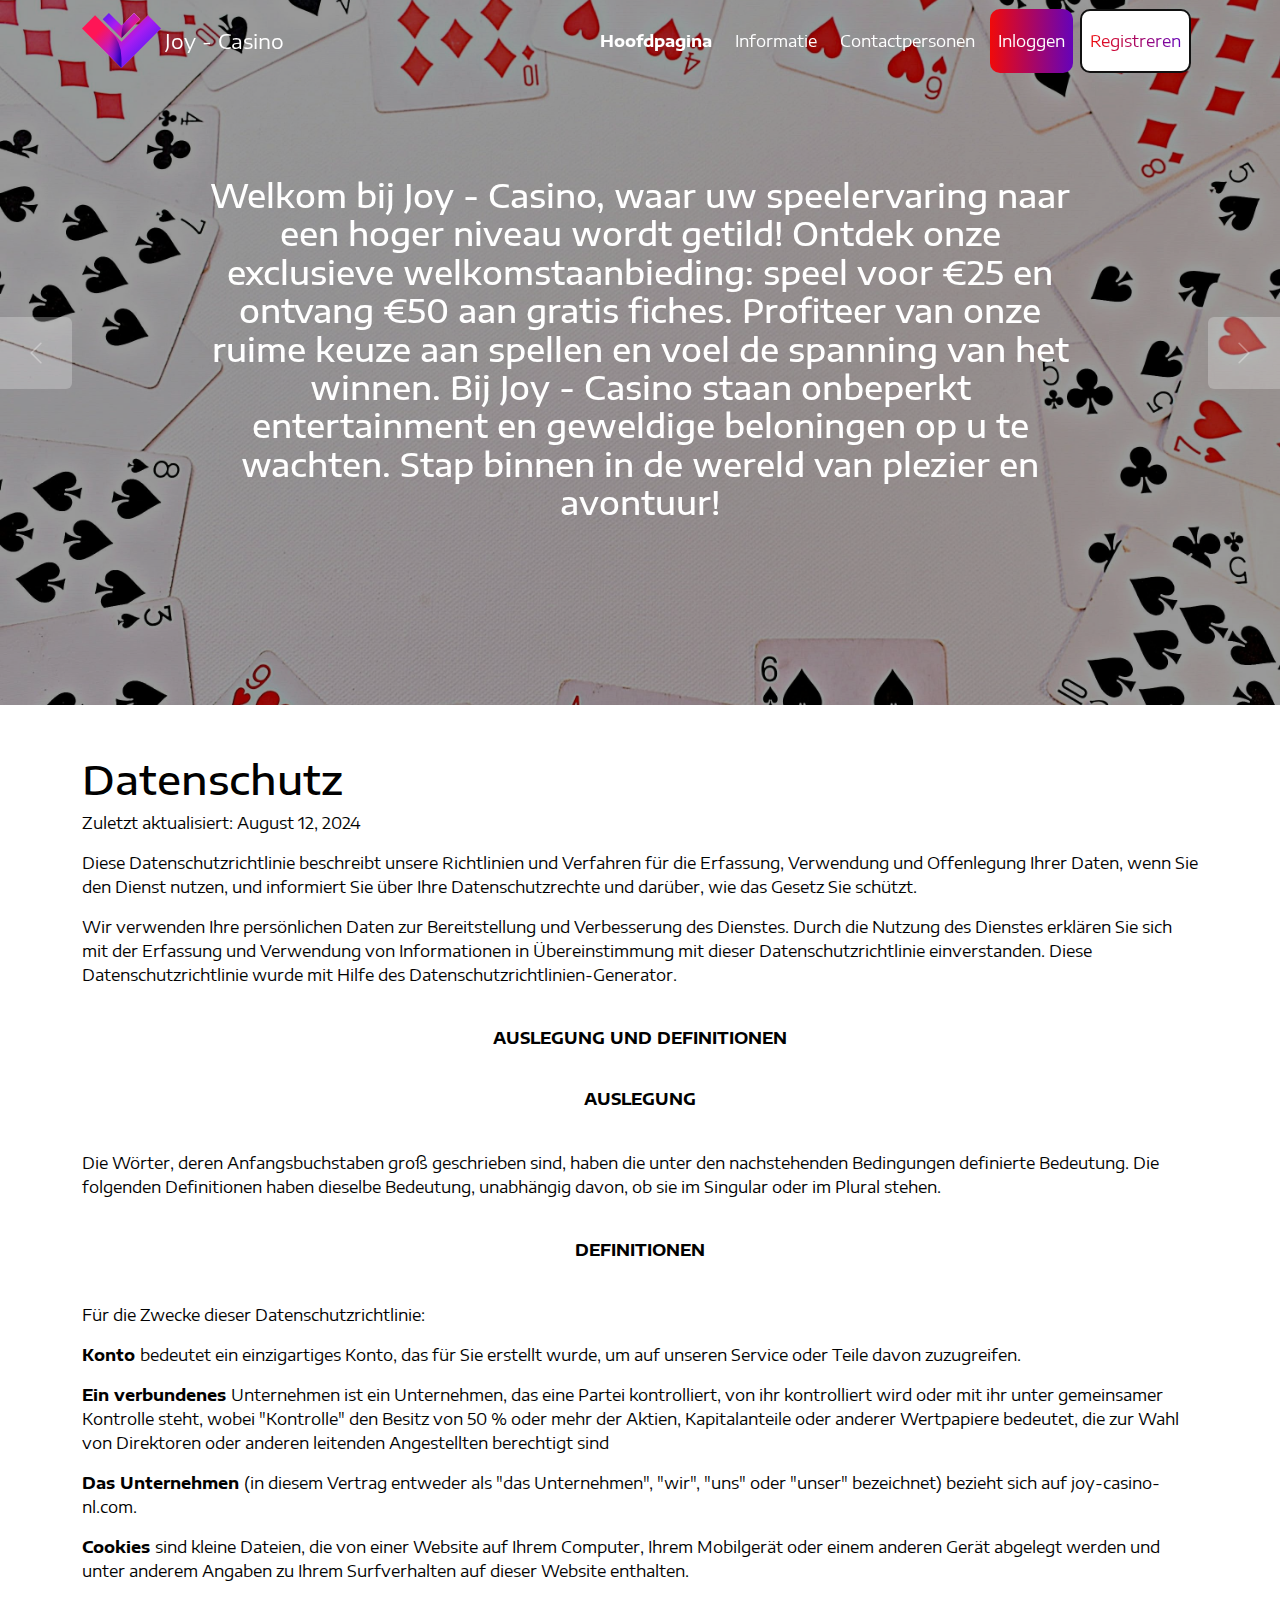
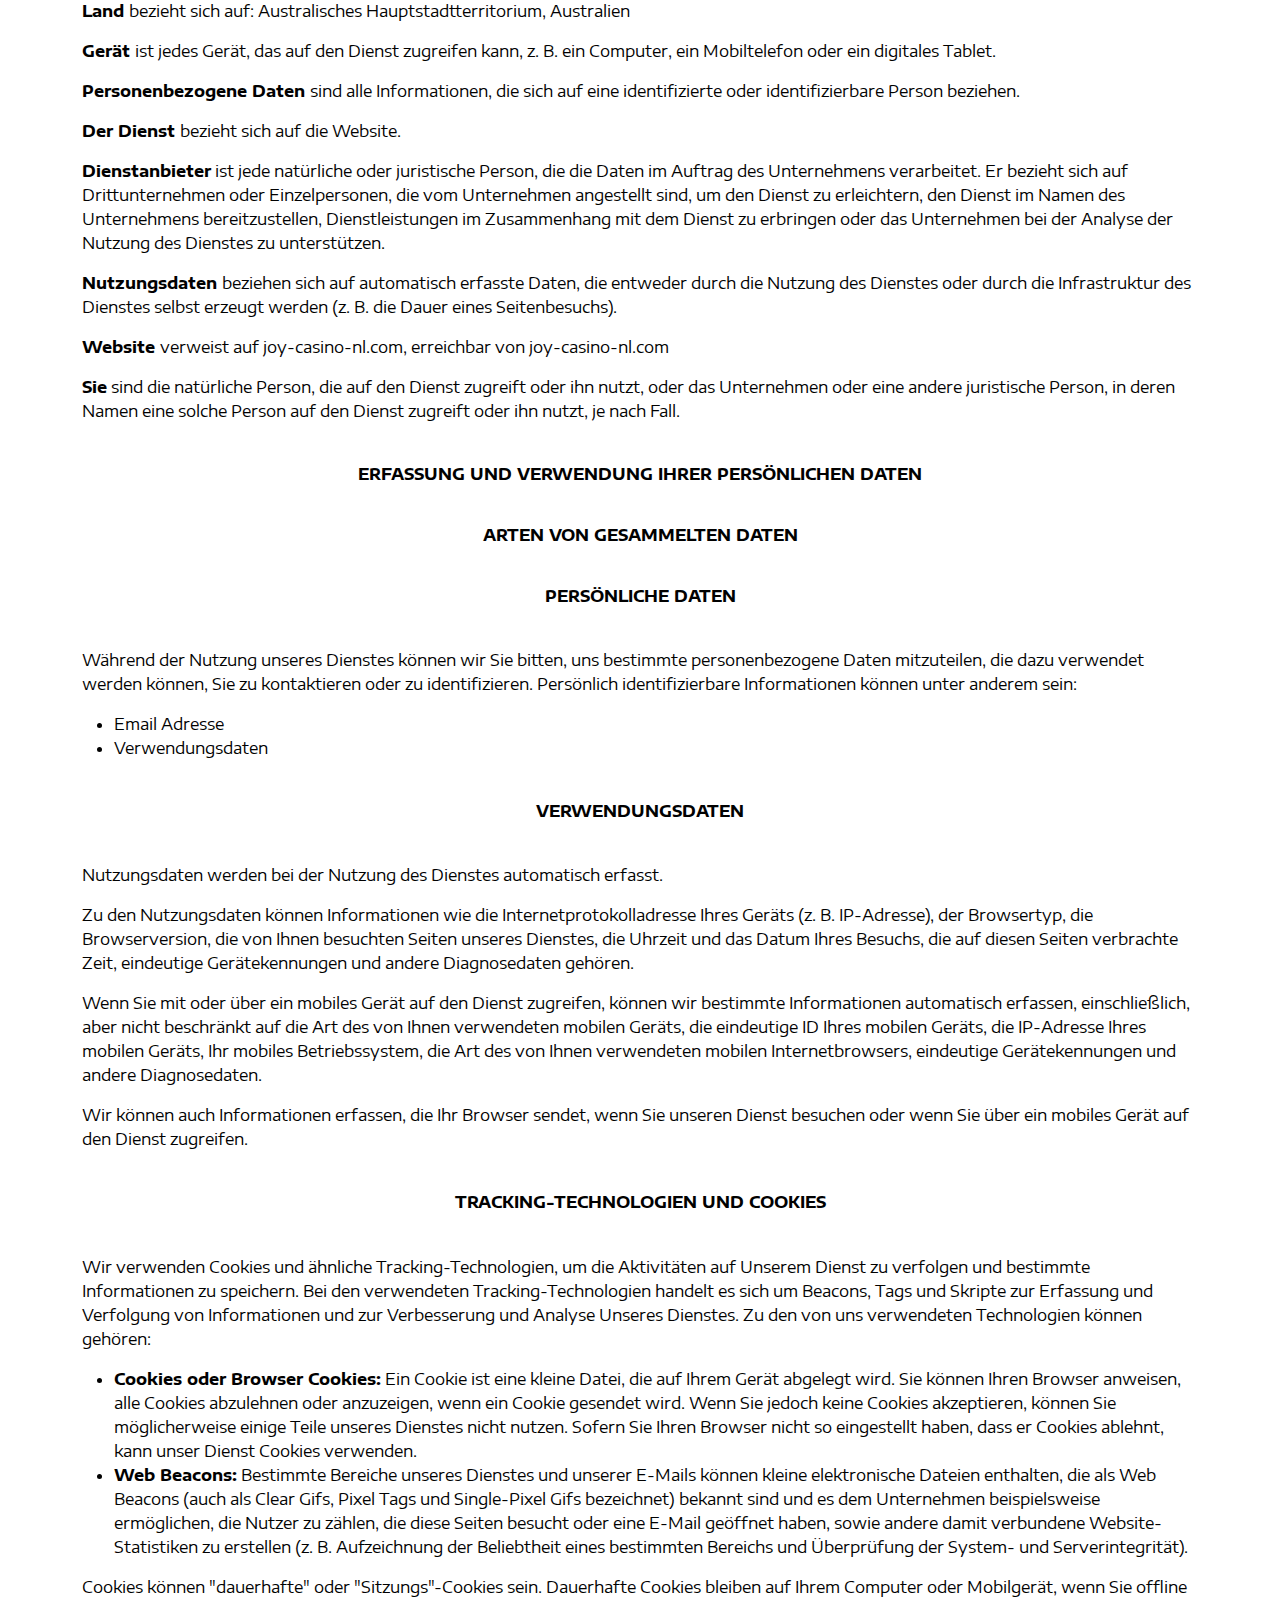
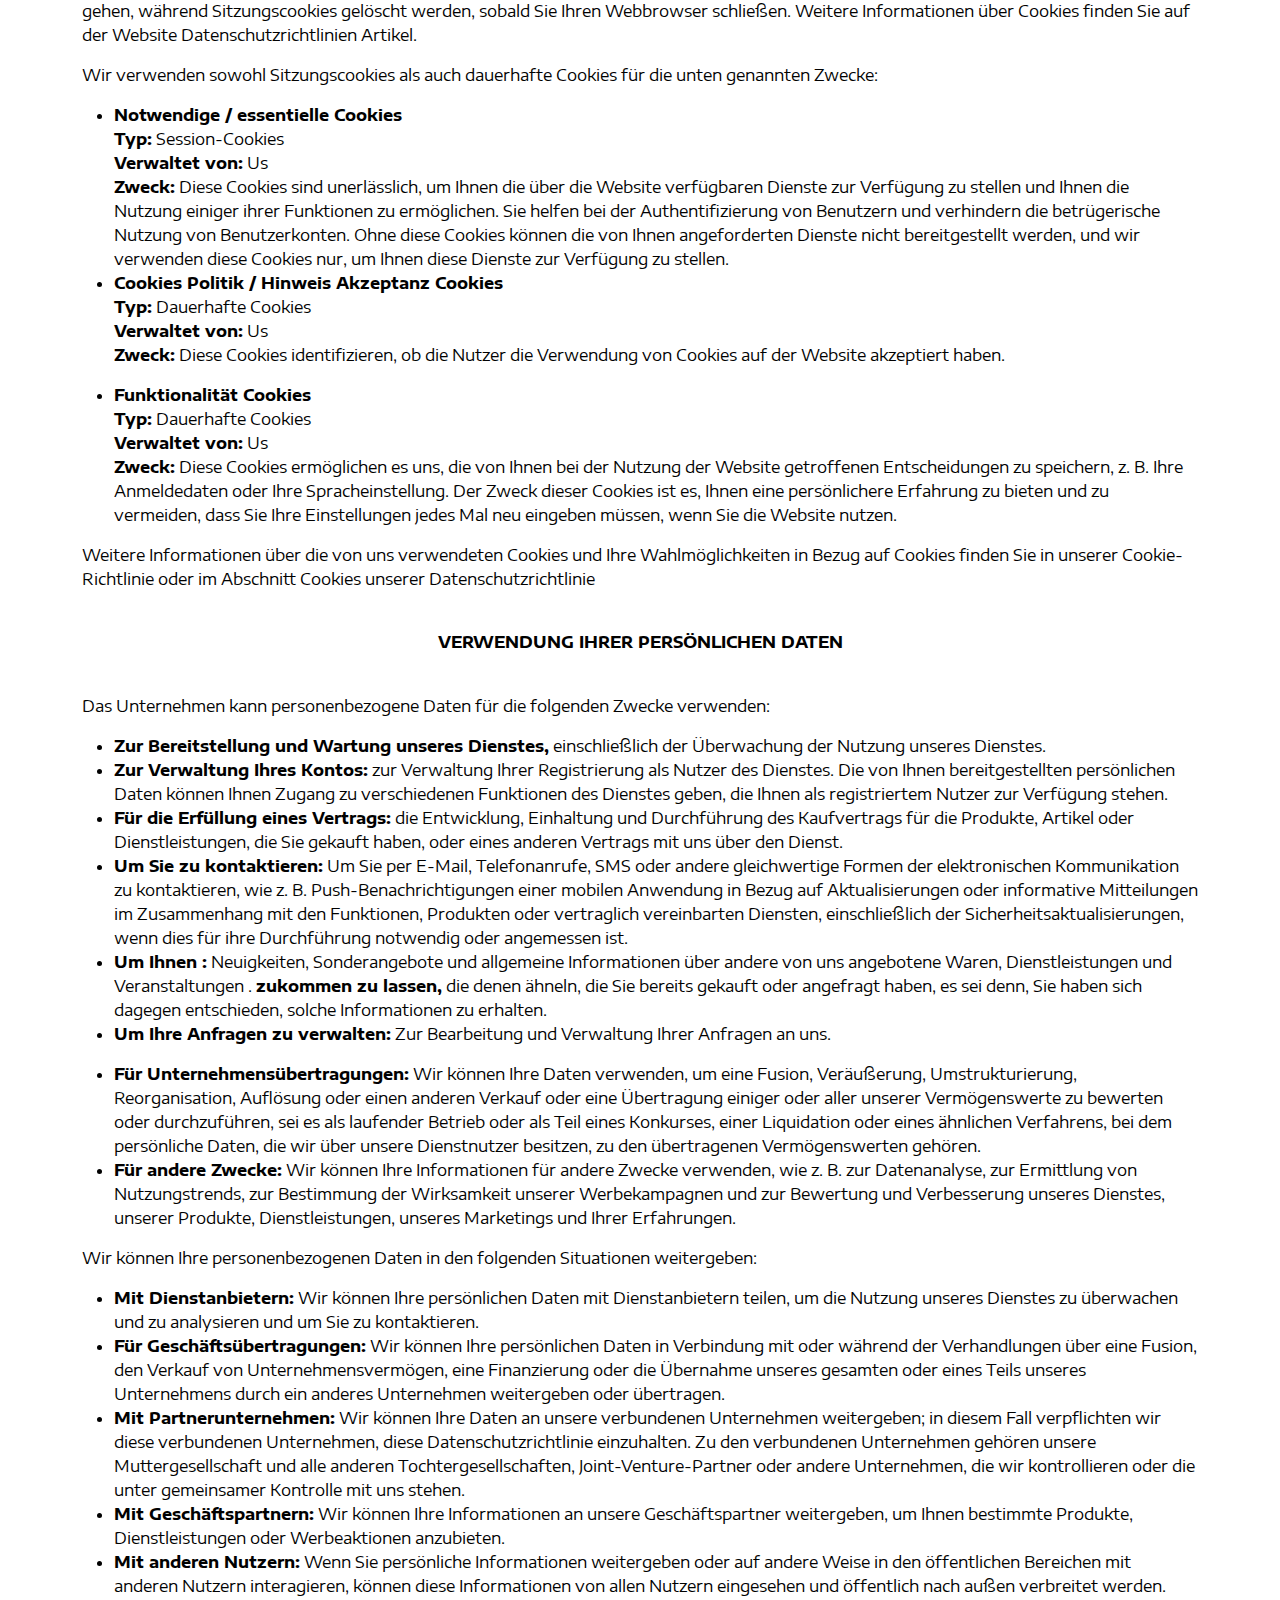
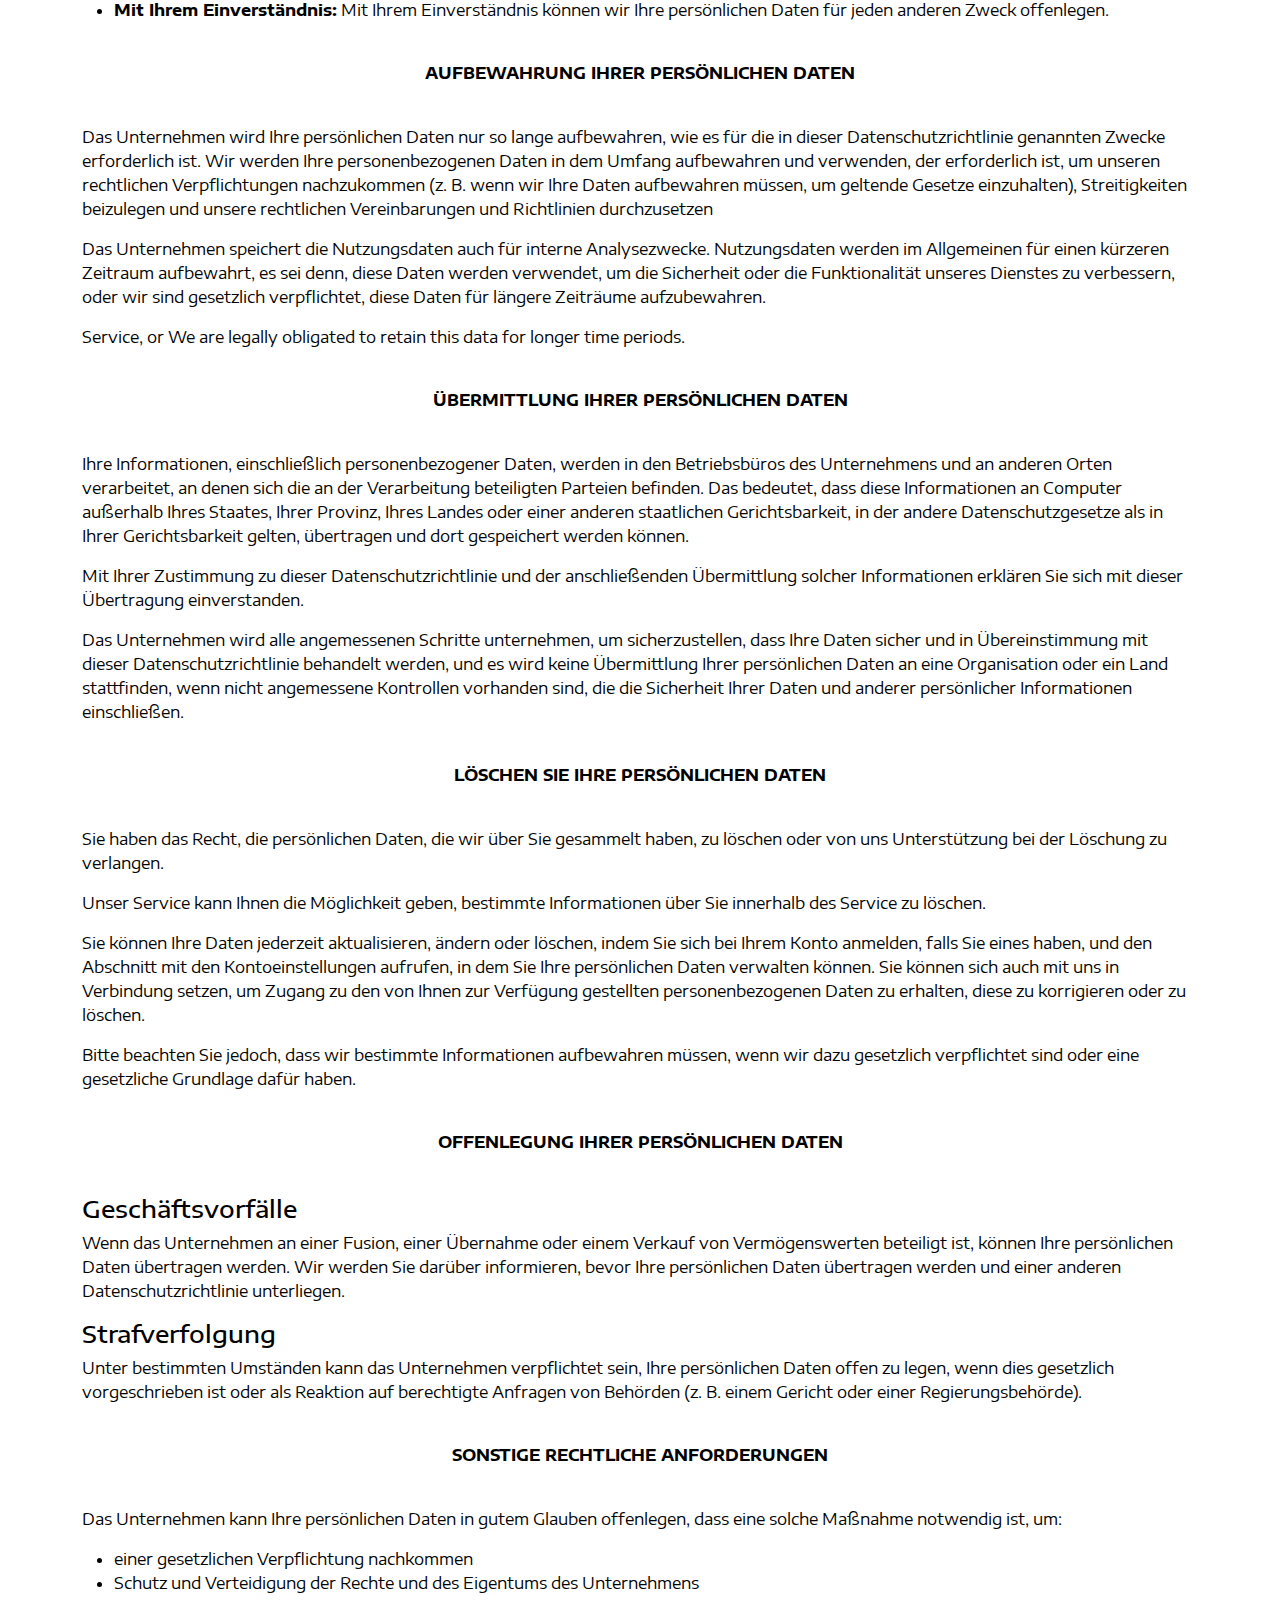
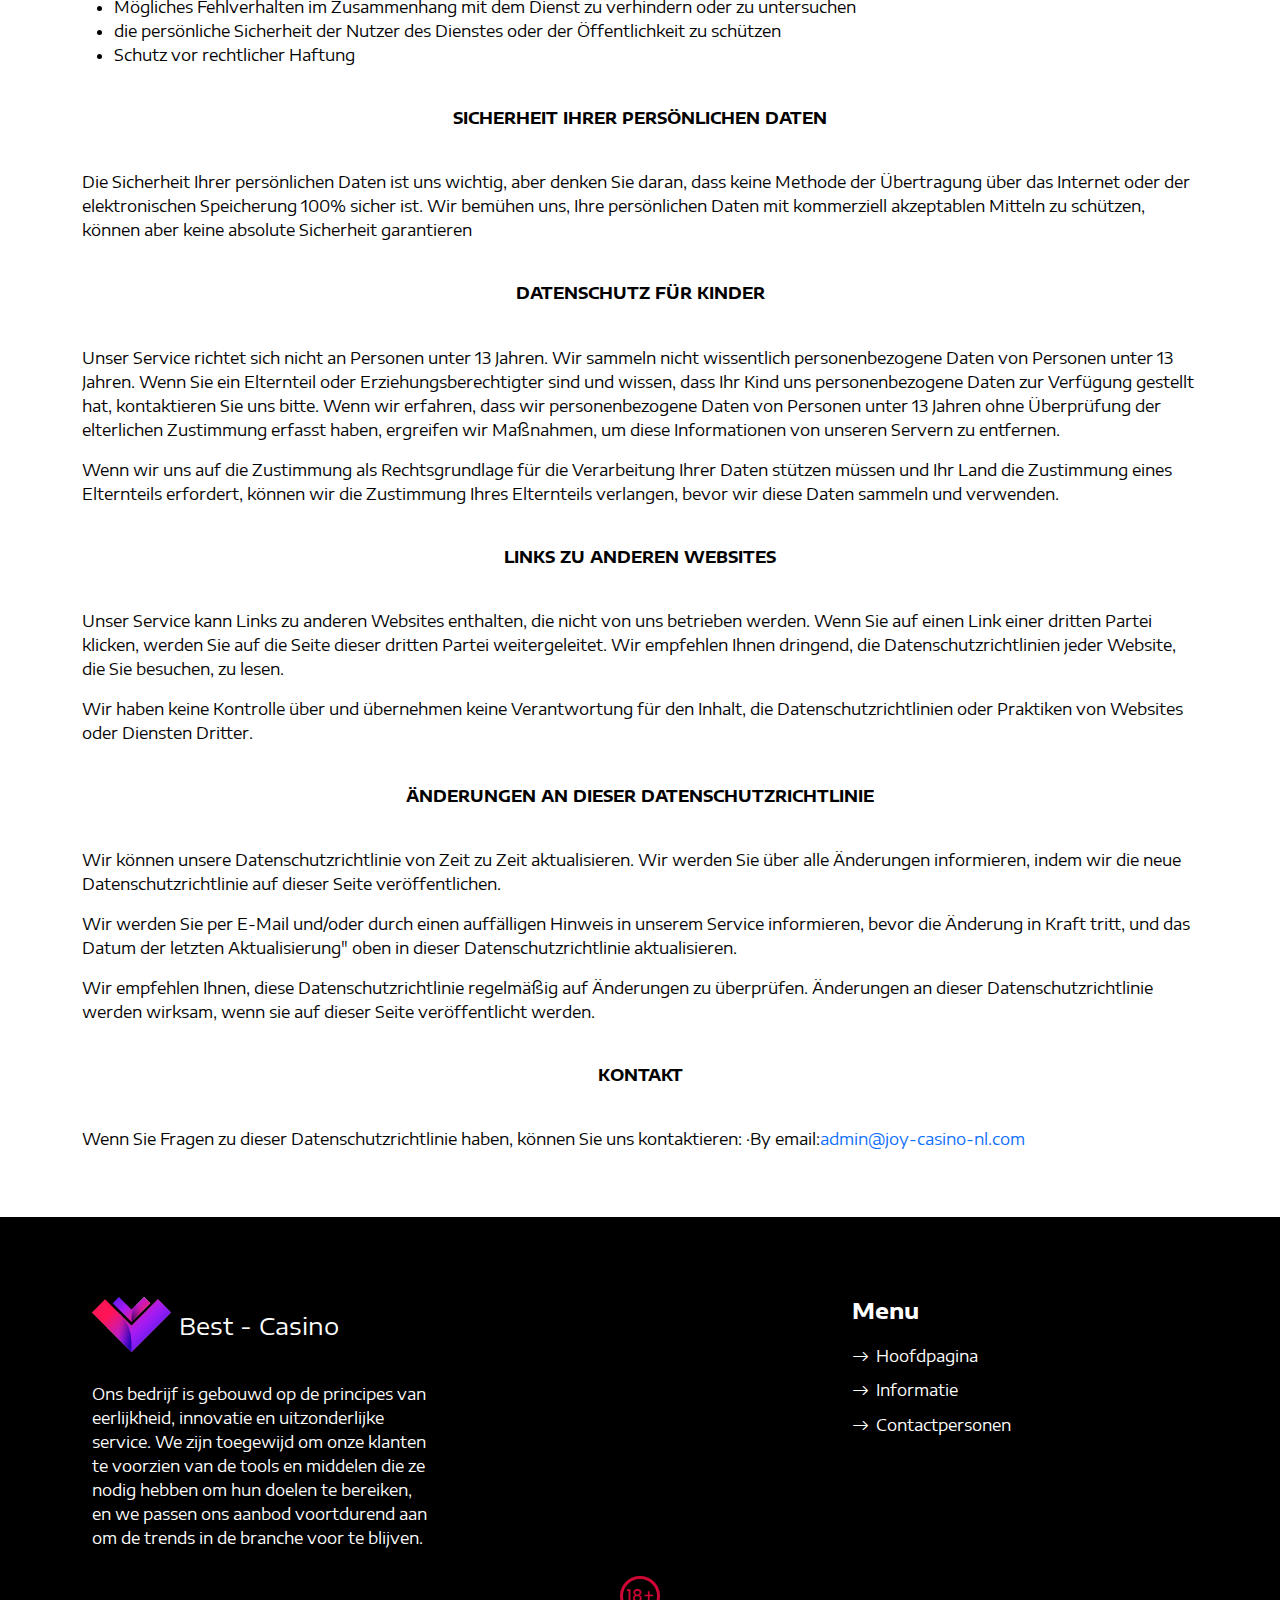
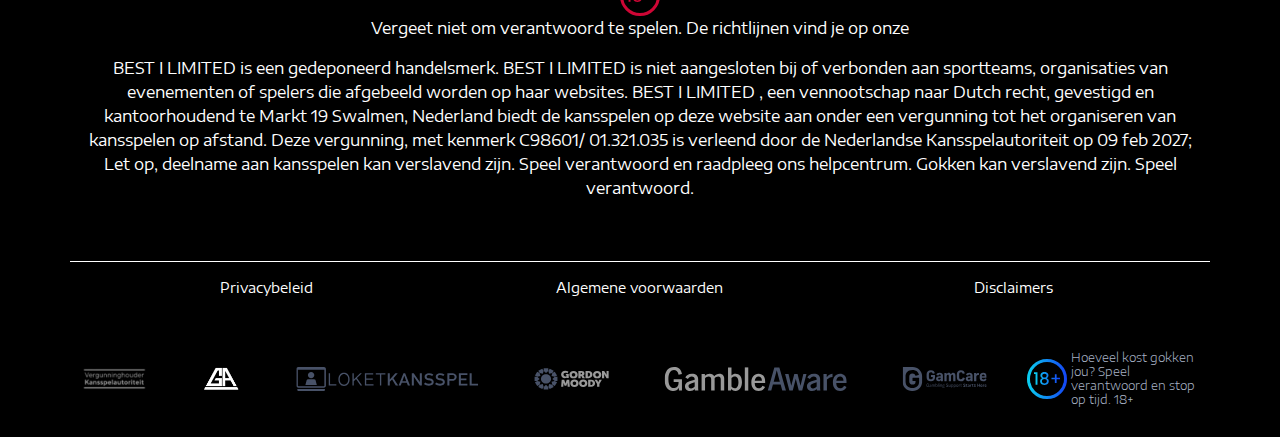
==== agreement.html @ dad19d42 "d" ====
<!DOCTYPE html>
<html>
<head>
    <meta charset="UTF-8">
    <meta name="viewport" content="width=device-width, initial-scale=1.0">
    <script src="source/js/jquery-3.7.1.min.js"></script>
    <script src="source/js/bootstrap.min.js"></script>
    <title>Joy - Casino . Privacybeleid</title>
    <meta property="og:title" content="Joy - Casino . Privacybeleid"/>
    <meta property="og:image" content="main-logo.svg"/>

    <meta property="og:description" content="Joy - Casino . Privacybeleid">
    <meta name="description" content="Joy - Casino . Privacybeleid">
    <link rel="stylesheet" href="source/style/bootstrap.css">
    <link rel="stylesheet" href="source/style/icons.css">
    <link rel="stylesheet" href="source/style/slick.css">
    <link rel="stylesheet" href="source/style/slick-theme.css">
    <link rel="stylesheet" href="source/style/buttons.css">
    <script type="text/javascript" src="source/js/slick.min.js"></script>


    <link rel="shortcut icon" href="main-logo.svg" type="image/x-icon">
    <link rel="preconnect" href="https://fonts.googleapis.com">
    <link rel="preconnect" href="https://fonts.gstatic.com" crossorigin>
    <link rel="shortcut icon" href="main-logo.svg" type="image/x-icon">
    <link href="https://fonts.googleapis.com/css2?family=Encode+Sans+Expanded:wght@100;200;300;400;500;600;700;800;900&display=swap"
          rel="stylesheet">
    <link href="https://fonts.googleapis.com/css2?family=Caveat:wght@400;500;600;700&display=swap" rel="stylesheet">

    <style>

      body {
        font-family: 'Encode Sans Expanded', sans-serif !important;
        margin: 0;
        color: #010101;
        background-color: #fff;
      }

      :root {
        --bg-gradient: #000000;
        --bg-opacity: url(static/images/fadedbg-2024-10-18_18-52-570.png);
        --hover: rgb(111, 111, 233);
        --white: #fff;
        --black: #000000;
        --grey: #555555;
        --transition: all 300ms linear;
      }

      a {
        text-decoration: none;
      }

      img {
        display: block;
        max-width: 100%;
        height: auto;
      }

      section {
        padding: 44px 0;
      }

      h3 {
        margin: 42px 0;
        font-size: 16px;
        font-weight: 700;
        text-transform: uppercase;
        text-align: center;
      }


      .logo-link {
        display: flex;
        align-items: center;
        color: var(--white);
        transition: var(--transition);
      }

      .logo-link:hover {
        color: var(--hover);
      }

      @media (min-width: 450px) {
        .logo-link:hover {
          font-weight: 700;
        }
      }

      .logo-img {
        height: 55px;
        margin-right: 4px;
      }

      @media (max-width: 450px) {
        .logo-link {
          font-size: 14px;
        }

        .logo-img {
          height: 35px;
        }
      }

      .navbar-scrolled {
        background-color: var(--white);
        box-shadow: 0 2px 5px -2px rgba(0, 0, 0, 0.1);
      }

      .navbar-toggler:focus,
      .navbar-toggler:active {
        outline: 0;
        box-shadow: none;
      }

      @media (max-width: 400px) {
        .navbar-toggler {
          padding: 0;
        }
      }

      .navbar-toggler-icon {
        display: flex;
        align-items: center;
        justify-content: center;
        font-size: 36px;
        color: var(--white);
        transition: var(--transition);
      }

      .navbar-toggler-icon i {
        height: 36px;
      }

      .navbar-toggler-icon:hover,
      .navbar-scrolled .navbar-toggler-icon:hover {
        color: var(--hover);
      }

      .navbar-scrolled .navbar-toggler-icon {
        color: var(--black);
        transition: var(--transition);
      }

      .nav-item {
                margin-right: 7px;
                align-content: center;
            }

      .nav-item .active {
        color: var(--bg-gradient);
        font-weight: 700;
      }

      .navbar-expand-lg .navbar-nav .nav-link {
        color: var(--white);
      }

      .navbar-expand-lg.navbar-scrolled .navbar-nav .nav-link,
      .navbar-expand-lg.navbar-scrolled .logo-link {
        color: #010101;
        transition: var(--transition);
      }
      .navbar-expand-lg.navbar-scrolled .navbar-nav .form-btn .nav-link{
        color: #fff;
      }
      .navbar-expand-lg.navbar-scrolled .logo-link:hover,
      .navbar-expand-lg .navbar-nav .nav-link:hover {
        color: var(--hover);
      }
      .nav-link span:hover  {
        background: var(--hover);
        -webkit-background-clip: text;
      }
      .form-btn {
        border-radius: 10px;
        background: linear-gradient(270deg, #6503b9, #f00a0a);
        cursor: pointer;
      }
      .form-btn-invert {
        background: #fff;
        border-radius: 10px;
        border: 2px solid #111;
        cursor: pointer;
      }
      .form-btn-invert span{
        background: linear-gradient(270deg, #6503b9, #f00a0a);
        -webkit-text-fill-color: transparent;
        -webkit-background-clip: text;
      }
      .form-btn button {
        padding: 20px;
      }

      @media (max-width: 991px) {
        .collapse.navbar-collapse {
          background-color: var(--white);
        }

        .navbar-expand-lg .navbar-nav .nav-link {
          color: rgb(0, 0, 0);
        }
      }

      .carousel {
        overflow: hidden;
      }

      .carousel .custom-item {
        height: 705px;
      }

      .carousel-img {
        height: 100%;
        object-fit: cover;
        filter: brightness(0.6);
      }

      .carousel-caption {
        bottom: 0;
        top: 50%;
        translate: 0 -50%;
        display: flex !important;
        align-items: center;
      }

      .carousel-control-next {
        justify-content: end;
      }

      .carousel-control-prev {
        justify-content: start;
      }

      .carousel-control-prev span,
      .carousel-control-next span {
        display: flex;
        align-items: center;
        justify-content: center;
        width: 4.5rem;
        height: 4.5rem;
        background-color: rgba(255, 255, 255, 0.508);
        background-image: none;
      }

      .carousel-control-prev-icon {
        border-radius: 0 6px 6px 0;
      }

      .carousel-control-next-icon {
        border-radius: 6px 0 0 6px;
      }

      .carousel-icon-svg {
        fill: var(--white);
      }

      .carousel-control-next:focus, .carousel-control-next:hover, .carousel-control-prev:focus, .carousel-control-prev:hover {
        opacity: 1;
      }

      .carousel-control-prev:hover .carousel-control-prev-icon {
        background-color: var(--white);
      }

      .carousel-control-next:hover .carousel-control-next-icon {
        background-color: var(--white);
      }

      .carousel-control-next:hover .carousel-icon-svg {
        fill: var(--black);
      }

      .carousel-control-prev:hover .carousel-icon-svg {
        fill: var(--black);
      }

      .benefits {
        padding: 0;
      }

      .benefits-box {
        margin-top: 26px;
      }

      @media (min-width: 992px) {
        .benefits-box {
          position: relative;
          height: 250px;
          margin-top: 24px;
        }

        .benefits-row {
          position: absolute;
          margin-top: -80px;
        }
      }

      .benefits-item {
        width: 100%;
        height: 100%;
        padding: 24px 10px;

        background-color: var(--white);
        border-radius: 8%;
        box-shadow: rgba(100, 100, 111, 0.2) 0px 7px 29px 0px;

        transition: var(--transition);
      }

      .benefits-item:hover {
        transform: translateY(-3%);
        background-color: var(--bg-gradient);
        border: 1px solid var(--white);
        color: var(--white);
      }

      .benefits-item:hover .benefirts-icon-wrapper {
        background-color: var(--white);
      }

      .benefits-item:hover i {
        color: var(--bg-gradient);
      }

      .benefirts-icon-wrapper {
        display: flex;
        height: 60px;
        width: 60px;

        margin-left: auto;
        margin-right: auto;
        justify-content: center;
        align-items: center;
        margin-bottom: 30px;

        background-color: var(--bg-gradient);
        border-radius: 50%;
      }

      .benefirts-icon-wrapper i {
        color: var(--white);
        font-size: 28px;
      }

      .benefits-desc {
        text-align: center;
        font-size: 14px;
      }

      .product {
        padding-top: 0;
      }

      .product-grid-item {
        display: flex;
        justify-content: center;
        align-items: center;
      }

      .product-row .col-12 .product-pic-wrapper {
        max-width: 80%;
        padding: 19px 0;
      }

      .row.flex-column-reverse.product-row .product-pic-wrapper {
        margin-bottom: 44px;
      }

      .row.flex-column.product-row .product-pic-wrapper {
        margin-top: 44px;
      }

      .product-row .col-lg-6 .product-pic-wrapper {
        margin-bottom: 44px;
        padding: 40px 0;
      }

      .product-title-box {
        display: flex;
        justify-content: center;
        align-items: center;
        flex-grow: 1;

        height: 100%;
        padding: 20px;
      }

      .product-desc-box {
        margin-bottom: 15px;
      }

      .price-btn-box {
        align-items: flex-start;
      }


      .price-btn-box .price {
        margin: 0 20px;
      }

      .price {
        padding: 24px 0;
        text-align: center;
      }

      .phone-button-box {
        max-width: 240px;
        text-align: center;
      }

      .phone-button-box .submit-btn-5 {
        display: block;
        color: var(--white);
        transition: var(--transition);
      }

      .phone-button-box .submit-btn-5:hover {
        color: var(--white);
        transform: scale(1.08);
        background-color: var(--bg-gradient);
      }

      .statistics {
        padding: 55px 0;
        background-image: var(--bg-opacity);
        background-color: var(--bg-gradient);


        background-repeat: no-repeat, no-repeat;
        background-position: center, center;
      }

      .statistics-box {
        display: flex;
        gap: 10px;
        height: 100%;
        padding: 40px 20px;
        margin: 0 auto;

        background-color: var(--white);
        border-radius: 4%;
        box-shadow: 3px 6px 12px -2px rgba(0, 0, 0, 0.87);
      }

      .statistics-number {
        font-size: 31px;
        font-weight: 500;
        margin-bottom: 10px;
      }

      .statistics-name {
        font-size: 16px;
        font-weight: 700;
      }

      .team-box {
        position: relative;
        margin: 0 auto;
        max-width: 270px;
        max-height: 270px;

        border-radius: 50%;

        overflow: hidden;
      }

      team-box:hover {
        animation-name: anim-scale;
        animation-duration: 700ms;
        animation-fill-mode: both;
        animation-direction: alternate;
        transition-timing-function: ease-in-out;
      }

      @keyframes anim-scale {
        0% {
          transform: translateY(0%);
        }
        100% {
          transform: translateY(-3%);
        }
      }

      @media (max-width: 767px) {
        .team-box {
          max-width: 220px;
          max-height: 220px;
        }
      }

      .team-avatar-fill {
        position: absolute;
        left: 0;
        bottom: 0;

        width: 100%;
        height: 100%;
        background-color: var(--bg-gradient);
        opacity: 0;


      }

      .team-box:hover .team-avatar-fill {
        animation-name: anim-bg;
        animation-duration: 700ms;
        animation-fill-mode: both;
        animation-direction: alternate;
        transition-timing-function: ease-in-out;
      }

      @keyframes anim-bg {
        0% {
          opacity: 0;
        }
        100% {
          opacity: 1;
        }
      }

      .team-data {
        position: absolute;
        left: 0;
        bottom: 0;
        transform: translateY(10%);

        width: 100%;
        height: 100%;
        padding: 10px;

        display: flex;
        flex-direction: column;
        justify-content: center;


        background-color: transparent;
        color: transparent;
      }

      .team-box:hover .team-data {
        animation-name: anim-text;
        animation-duration: 800ms;
        animation-fill-mode: both;
        animation-direction: alternate;
        transition-timing-function: ease-in-out;
      }

      .team-name {
        margin-bottom: 7px;
      }

      @keyframes anim-text {
        0% {
          transform: translateY(10%);
          color: transparent;
        }
        20% {
          color: transparent;
        }
        100% {
          transform: translateY(0%);
          color: #ffff;
        }
      }


      .blog {
        background-color: #EFF2F7;
      }

      .col-md-6 {
        display: flex;
        justify-content: center;
        align-items: center;
      }

      .blog-pic-wrapper {
        width: 100%;
        padding: 24px;
      }

      .blog-img {
        max-width: 75%;
        margin: 0 auto;
      }

      .accordion.accordion-flush {
        width: 100%;
      }

      .blog .accordion-item {
        margin-bottom: 24px;
        border-radius: 0px;
        border-top-width: 0;
        background: var(--white);

        font-size: 18px;
      }

      .accordion-button {
        padding: 25px;
        border: none;
      }

      .accordion-button:hover {
        color: var(--white);
        background-color: var(--bg-gradient);
      }

      .accordion-button:focus {
        box-shadow: none;
        border: none;
      }

      .accordion-button:not(.collapsed) {
        color: var(--white);
        background-color: var(--bg-gradient);
      }

      .accordion-button:active .accordion-button::after {
        background-image: url("data:image/svg+xml,<svg xmlns='http://www.w3.org/2000/svg' viewBox='0 0 16 16' fill='%23ffffff'><path fill-rule='evenodd' d='M1.646 4.646a.5.5 0 0 1 .708 0L8 10.293l5.646-5.647a.5.5 0 0 1 .708.708l-6 6a.5.5 0 0 1-.708 0l-6-6a.5.5 0 0 1 0-.708z'/></svg>") !important;
      }

      .accordion-button:not(.collapsed)::after {
        background-image: url("data:image/svg+xml,<svg xmlns='http://www.w3.org/2000/svg' viewBox='0 0 16 16' fill='%23ffffff'><path fill-rule='evenodd' d='M1.646 4.646a.5.5 0 0 1 .708 0L8 10.293l5.646-5.647a.5.5 0 0 1 .708.708l-6 6a.5.5 0 0 1-.708 0l-6-6a.5.5 0 0 1 0-.708z'/></svg>") !important;
      }


      .comments {
        background-image: linear-gradient(rgba(0, 0, 0, 0.5), rgba(0, 0, 0, 0.5)), url(frame/renders_header_671a6d5c0a81d9.13759507.jpg);
        background-attachment: fixed;
        background-position: center;
        background-size: cover;
      }

      .comments h3 {
        color: var(--white);
      }

      .comment-col {
        display: flex;
        flex-direction: column;
        margin-right: 30px;
      }

      .comment-box {
        position: relative;
        padding: 40px 30px 40px;
        box-shadow: 0 0 7px 0 rgb(0 0 0 / 10%);
        background: var(--white);
        border-radius: 5px;

        flex-grow: 1;

        font-size: 13px;
        text-align: left;
        margin-bottom: 40px;
      }

      .comment-box:before {
        content: '';
        bottom: -20px;
        top: auto;
        border-color: #fff transparent transparent #fff;
        display: block;

        position: absolute;
        left: 0;
        margin-left: 0;
        width: 0;
        height: 0;
        border-style: solid;
        border-width: 15px;
      }

      .comment-text {
        margin-bottom: 30px;
        font-size: 14px;
      }


      .reviewer-box {
        display: flex;
        margin-bottom: 8px;

        color: var(--white);
        font-size: 14px;
        text-align: left;
      }

      .reviewer-box h4 {
        font-size: 20px;
      }

      .reviever-avatar-wrapper {
        width: 76px;
        height: 76px;
        margin-right: 20px;
        border-radius: 50%;
        border: 3px solid var(--white);
        overflow: hidden;
      }

      .stars-box {
        font-size: 18px;
        color: var(--hover);
      }

      .section-form {
        padding: 0 0 90px 0;
      }

      .container-form {
        position: relative;
      }

      .form {
        width: 100%;
        margin-top: -150px;
        margin-left: auto;
        margin-right: auto;

        padding: 74px;

        background-color: var(--white);
        box-shadow: rgba(100, 100, 111, 0.2) 0px 7px 29px 0px;
      }

      @media (max-width: 575px) {
        .form {
          padding: 20px;
        }
      }

      .form-title {
        margin-top: 20px;
      }

      .input-user__container_component,
      .textarea-user__container_component {
        width: 100%;
        padding: 6px 20px;
        margin-bottom: 18px;

        border: 1px solid #e6e6e6;
        box-shadow: none;
        border-radius: 5px;
      }

      .policy-agreement {
        margin-bottom: 20px;
      }

      .policy-agreement .agreement-input {
        margin-right: 7px;
      }

      .policy-agreement .agreement-input:checked {
        accent-color: var(--hover);
      }

      .agreement-privacy-link {
        margin-left: 3px;
        color: inherit;
        font-weight: 600;
        transition: var(--transition);
      }

      .agreement-privacy-link:hover {
        color: var(--hover);
      }

      .submit-btn-5 {
        width: 100%;
        padding: 14px 15px;
        font-size: 1rem;
      }

      @media (max-width: 575px) {
        .submit-btn-5 {
          max-width: 100%;
        }

        .submit-btn-5 span {
          font-size: 14px;
        }
      }


      .footer {
        padding-top: 70px;
        padding-bottom: 0;
        background-color: var(--bg-gradient);
        color: var(--white);
      }

      @media (max-width: 992px) {
        .logo-box {
          display: flex;
          justify-content: center;
        }

        .footer-desc-box {
          text-align: center;
        }
      }

      .footer-inner-box {
        justify-content: space-between;
      }

      .footer-logo-link {
        display: flex;
        align-items: center;
        color: var(--white);
      }

      .footer-logo-link img {
        margin-right: 8px;
      }

      .footer-logo-link .logo-title {
        margin-bottom: 0;
      }

      .footer-grid {
        padding-bottom: 45px;
      }

      .footer-content-box {
        padding: 10px;
      }

      .footer-title {
        font-size: 22px;
        font-weight: 700;
        margin-bottom: 20px;
      }

      @media (max-width: 767px) {
        .footer-title {
          text-align: center;
        }
      }

      .footer-desc-box {
        margin-top: 30px;
      }

      .footer-links-list {
        padding: 0;
        list-style: none;
      }

      .footer-links-item {
        margin-bottom: 9px;
      }

      .footer-links-content {
        display: flex;
      }

      @media (max-width: 767px) {
        .footer-links-content {
          justify-content: center;
        }
      }

      .footer-links-content i {
        font-size: 17px;
        margin-right: 7px
      }

      .footer-links-content a {
        color: var(--white);
        transition: var(--transition);
      }

      .footer-links-content:hover a {
        font-weight: 700;
        color: var(--hover);
      }

      .footer-contact-us-item {
        display: flex;
        align-items: center;
        margin-bottom: 20px;
      }

      .footer-contact-us-item a {
        text-decoration: none;
        color: inherit;
      }

      .footer-contact-us-icon {
        margin-right: 15px;
      }

      .footer-contact-us-icon i {
        display: inline-block;
        font-size: 17px;
        color: var(--bg-gradient);
        width: 38px;
        height: 38px;
        line-height: 40px;
        background: var(--white);
        text-align: center;
        border-radius: 50%;
      }

      .footer-contact-us-title {
        font-size: 18px;
        font-weight: 700;
        margin-bottom: 5px;
      }

      .footer-privacy-wrapper {
        display: flex;
        align-items: center;
        padding: 15px 10px;
        font-size: 14px;
        border-top: 1px solid var(--white);
      }

      .footer-privacy-item {
        margin-bottom: 8px;
        text-align: center;
      }

      .footer-privacy-wrapper.flex-column .footer-privacy-item {
        text-align: center;
      }

      .footer-privacy-link {
        color: var(--white)
        transition: var(--transition);
      }

      .footer-privacy-link:hover {
        font-weight: 700;
        color: var(--hover);
      }

      .section-blocks {
        position: relative;
      }

      .footer-contact-us-list ul {
        padding: 0;
        margin: 0;
      }

      @media (max-width: 575px) {
        .container.privacy-container {
          padding: 90px 20px;
        }
      }

      .privacy-one {
        padding: 50px 0;
      }
      .vIK9 {
        background: linear-gradient(270deg, #da3535, #6203b0);
        color: #f6fcff;
        font-weight: 300;
        margin: -100px 0 0;
        padding: 30px 0;
        width: 100%;
        font-size: 16px;
        line-height: 20px;
      }

      .vIK9 .G0qP {
        align-items: center;
        display: flex;
        gap: 8px;
        justify-content: center;
        margin: 0 auto;
        max-width: 500px;
        text-align: left;
        width: 100%;
      }
      .XdCq {
        align-items: center;
        display: flex;
        gap: 40px;
        padding: 30px 0px;
      }
      .VKnW {
        display: flex;
        gap: 55px;
      }
      .DUDP {
        height: 30px;
        object-fit: contain;
        width: auto;
      }
      .KzT9 {
        align-items: center;
        display: flex;
        gap: 4px;
        width: 200px;
      }
      .KzT9 .ZA8s {
        height: 40px;
        object-fit: contain;
        width: 40px;
      }
      .KzT9 .b7QN {
        color: #a7b1c4;
        font-size: 12px;
        font-weight: 300;
        line-height: 14px;
        margin-bottom: 0;
      }
    </style>


</head>


<body>

<div class="header">
    <nav class="navbar fixed-top navbar-expand-lg">
        <div class="container">
            <a class="navbar-brand logo-link" href="./">
                <img class="logo-img d-inline-block align-text-center" src="main-logo.svg" alt=" "/>
                Joy - Casino
            </a>
            <button class="navbar-toggler"
                    type="button"
                    data-bs-toggle="collapse"
                    data-bs-target="#navbarNav"
                    aria-controls="navbarNav"
                    aria-expanded="false"
                    aria-label="Toggle navigation">
                        <span class="navbar-toggler-icon">
                            
                        </span>
            </button>
            <div class="collapse navbar-collapse" id="navbarNav">
                <ul class="navbar-nav ms-auto" style="text-align:right">
                            <li class="nav-item">
                                <a class="nav-link active" aria-current="page" href="./#carouselExample">Hoofdpagina</a>
                            </li>
                            <li class="nav-item">
                                <a class="nav-link" href="./#benefits">Informatie</a>
                            </li>
                            <li class="nav-item">
                                <a class="nav-link" href="./#contact-footer">Contactpersonen</a>
                            </li>
                            <li class="nav-item form-btn">
                                <button class="nav-link">Inloggen</button>
                            </li>
                            <li class="nav-item form-btn-invert">
                                <button class="nav-link"><span>Registreren</span></button>
                            </li>
                        </ul>
            </div>
        </div>
    </nav>
</div>


<div id="carouselExample" class="carousel slide section" data-bs-touch="true" data-bs-interval="false">
    <div class="carousel-inner">
        <div class="carousel-item active custom-item">
            <img src="frame/icons_header_671a6d5a56edc4.32343313.jpg" class="d-block w-100 carousel-img" alt="">
            <div class="carousel-caption d-none d-md-block">
                <h1 class="fs-2 hero-title">Welkom bij Joy - Casino, waar uw speelervaring naar een hoger niveau wordt
                    getild! Ontdek onze exclusieve welkomstaanbieding: speel voor €25 en ontvang €50 aan gratis fiches.
                    Profiteer van onze ruime keuze aan spellen en voel de spanning van het winnen. Bij Joy - Casino
                    staan onbeperkt entertainment en geweldige beloningen op u te wachten. Stap binnen in de wereld van
                    plezier en avontuur!</h1>
            </div>
        </div>

        <div class="carousel-item custom-item">
            <img src="frame/renders_header_671a6d5c0a81d9.13759507.jpg" class="d-block w-100 carousel-img" alt="">

            <div class="carousel-caption d-none d-md-block">
                <h1 class="fs-2 hero-title">U kunt gebruik maken van onze diensten door ons te schrijven of te bellen.
                    Wij beantwoorden graag al uw vragen en helpen u bij het bestellen van diensten!</h1>
            </div>
        </div>

        <div class="carousel-item custom-item">
            <img src="frame/visuals_header_671a6d5e393f49.40624660.jpg" class="d-block w-100 carousel-img" alt="">

            <div class="carousel-caption d-none d-md-block">
                <h1 class="fs-2 hero-title">Bij Joy - Casino streven we ernaar om elke speler een onvergetelijke
                    speelervaring te bieden. Met een breed scala aan spannende spellen, van klassieke tafelspellen tot
                    de nieuwste slots, hebben we voor ieder wat wils. Onze focus ligt op veiligheid en eerlijkheid,
                    daarom werken we alleen samen met gerenommeerde softwareproviders en hanteren we strikte
                    beveiligingsmaatregelen. Ons toegewijde supportteam staat 24/7 paraat om al uw vragen en behoeften
                    te beantwoorden. We nodigen u uit om onderdeel te worden van onze speelfamilie en te genieten van
                    plezier dat zowel lonend als verantwoord is.</h1>
            </div>
        </div>
    </div>

    <button class="carousel-control-prev" type="button" data-bs-target="#carouselExample" data-bs-slide="prev">
                <span class="carousel-control-prev-icon" aria-hidden="true">
                    <svg class="carousel-icon-svg" xmlns="http://www.w3.org/2000/svg" width="26" height="26"
                         class="bi bi-chevron-left"
                         viewBox="0 0 16 16">
                        <path fill-rule="evenodd"
                              d="M11.354 1.646a.5.5 0 0 1 0 .708L5.707 8l5.647 5.646a.5.5 0 0 1-.708.708l-6-6a.5.5 0 0 1 0-.708l6-6a.5.5 0 0 1 .708 0z"/>
                    </svg>
                </span>
        <span class="visually-hidden"></span>
    </button>
    <button class="carousel-control-next" type="button" data-bs-target="#carouselExample" data-bs-slide="next">
                <span class="carousel-control-next-icon" aria-hidden="true">
                    <svg class="carousel-icon-svg" xmlns="http://www.w3.org/2000/svg" width="26" height="26"
                         class="bi bi-chevron-right"
                         viewBox="0 0 16 16">
                        <path fill-rule="evenodd"
                              d="M4.646 1.646a.5.5 0 0 1 .708 0l6 6a.5.5 0 0 1 0 .708l-6 6a.5.5 0 0 1-.708-.708L10.293 8 4.646 2.354a.5.5 0 0 1 0-.708z"/>
                    </svg>
                </span>
        <span class="visually-hidden"></span>
    </button>
</div>


<div class="container privacy-container">
    <div class="content-block privacy-one">
        <div class="Dtnv"><h1 class="HAok">Datenschutz</h1>
            <p class="gRDv">Zuletzt aktualisiert: August 12, 2024</p>
            <p class="gRDv">Diese Datenschutzrichtlinie beschreibt unsere Richtlinien und Verfahren für die Erfassung,
                Verwendung und Offenlegung Ihrer Daten, wenn Sie den Dienst nutzen, und informiert Sie über Ihre
                Datenschutzrechte und darüber, wie das Gesetz Sie schützt.</p>
            <p class="gRDv">Wir verwenden Ihre persönlichen Daten zur Bereitstellung und Verbesserung des Dienstes.
                Durch die Nutzung des Dienstes erklären Sie sich mit der Erfassung und Verwendung von Informationen in
                Übereinstimmung mit dieser Datenschutzrichtlinie einverstanden. Diese Datenschutzrichtlinie wurde mit
                Hilfe des Datenschutzrichtlinien-Generator.</p>
            <h3 class="HAok">Auslegung und Definitionen</h3>
            <h3 class="HAok">Auslegung</h3>
            <p class="gRDv">Die Wörter, deren Anfangsbuchstaben groß geschrieben sind, haben die unter den nachstehenden
                Bedingungen definierte Bedeutung. Die folgenden Definitionen haben dieselbe Bedeutung, unabhängig davon,
                ob sie im Singular oder im Plural stehen.</p>
            <h3 class="HAok">Definitionen</h3>
            <p class="gRDv">Für die Zwecke dieser Datenschutzrichtlinie:</p>
            <p class="gRDv"><strong>Konto </strong> bedeutet ein einzigartiges Konto, das für Sie erstellt wurde, um auf
                unseren Service oder Teile davon zuzugreifen.</p>
            <p class="gRDv"><strong>Ein verbundenes </strong> Unternehmen ist ein Unternehmen, das eine Partei
                kontrolliert, von ihr kontrolliert wird oder mit ihr unter gemeinsamer Kontrolle steht, wobei
                "Kontrolle" den Besitz von 50 % oder mehr der Aktien, Kapitalanteile oder anderer Wertpapiere bedeutet,
                die zur Wahl von Direktoren oder anderen leitenden Angestellten berechtigt sind</p>
            <p class="gRDv"><strong>Das Unternehmen </strong> (in diesem Vertrag entweder als "das Unternehmen", "wir",
                "uns" oder "unser" bezeichnet) bezieht sich auf joy-casino-nl.com.</p>
            <p class="gRDv"><strong>Cookies </strong> sind kleine Dateien, die von einer Website auf Ihrem Computer,
                Ihrem Mobilgerät oder einem anderen Gerät abgelegt werden und unter anderem Angaben zu Ihrem
                Surfverhalten auf dieser Website enthalten.</p>
            <p class="gRDv"><strong>Land </strong> bezieht sich auf: Australisches Hauptstadtterritorium, Australien</p>
            <p class="gRDv"><strong>Gerät </strong> ist jedes Gerät, das auf den Dienst zugreifen kann, z. B. ein
                Computer, ein Mobiltelefon oder ein digitales Tablet.</p>
            <p class="gRDv"><strong>Personenbezogene Daten </strong> sind alle Informationen, die sich auf eine
                identifizierte oder identifizierbare Person beziehen.</p>
            <p class="gRDv"><strong>Der Dienst </strong> bezieht sich auf die Website.</p>
            <p class="gRDv"><strong>Dienstanbieter</strong> ist jede natürliche oder juristische Person, die die Daten
                im Auftrag des Unternehmens verarbeitet. Er bezieht sich auf Drittunternehmen oder Einzelpersonen, die
                vom Unternehmen angestellt sind, um den Dienst zu erleichtern, den Dienst im Namen des Unternehmens
                bereitzustellen, Dienstleistungen im Zusammenhang mit dem Dienst zu erbringen oder das Unternehmen bei
                der Analyse der Nutzung des Dienstes zu unterstützen.</p>
            <p class="gRDv"><strong>Nutzungsdaten </strong> beziehen sich auf automatisch erfasste Daten, die entweder
                durch die Nutzung des Dienstes oder durch die Infrastruktur des Dienstes selbst erzeugt werden (z. B.
                die Dauer eines Seitenbesuchs).</p>
            <p class="gRDv"><strong>Website </strong> verweist auf joy-casino-nl.com, erreichbar von joy-casino-nl.com
            </p>
            <p class="gRDv"><strong>Sie</strong> sind die natürliche Person, die auf den Dienst zugreift oder ihn nutzt,
                oder das Unternehmen oder eine andere juristische Person, in deren Namen eine solche Person auf den
                Dienst zugreift oder ihn nutzt, je nach Fall.</p>
            <h3 class="HAok">Erfassung und Verwendung Ihrer persönlichen Daten</h3>
            <h3 class="HAok">Arten von gesammelten Daten</h3>
            <h3 class="HAok">Persönliche Daten</h3>
            <p class="gRDv">Während der Nutzung unseres Dienstes können wir Sie bitten, uns bestimmte personenbezogene
                Daten mitzuteilen, die dazu verwendet werden können, Sie zu kontaktieren oder zu identifizieren.
                Persönlich identifizierbare Informationen können unter anderem sein:</p>
            <ul>
                <li class="gRDv">Email Adresse</li>
                <li class="gRDv">Verwendungsdaten</li>
            </ul>
            <h3 class="HAok">Verwendungsdaten</h3>
            <p class="gRDv">Nutzungsdaten werden bei der Nutzung des Dienstes automatisch erfasst.</p>
            <p class="gRDv">Zu den Nutzungsdaten können Informationen wie die Internetprotokolladresse Ihres Geräts (z.
                B. IP-Adresse), der Browsertyp, die Browserversion, die von Ihnen besuchten Seiten unseres Dienstes, die
                Uhrzeit und das Datum Ihres Besuchs, die auf diesen Seiten verbrachte Zeit, eindeutige Gerätekennungen
                und andere Diagnosedaten gehören.</p>
            <p class="gRDv">Wenn Sie mit oder über ein mobiles Gerät auf den Dienst zugreifen, können wir bestimmte
                Informationen automatisch erfassen, einschließlich, aber nicht beschränkt auf die Art des von Ihnen
                verwendeten mobilen Geräts, die eindeutige ID Ihres mobilen Geräts, die IP-Adresse Ihres mobilen Geräts,
                Ihr mobiles Betriebssystem, die Art des von Ihnen verwendeten mobilen Internetbrowsers, eindeutige
                Gerätekennungen und andere Diagnosedaten.</p>
            <p class="gRDv">Wir können auch Informationen erfassen, die Ihr Browser sendet, wenn Sie unseren Dienst
                besuchen oder wenn Sie über ein mobiles Gerät auf den Dienst zugreifen.</p>
            <h3 class="HAok">Tracking-Technologien und Cookies</h3>
            <p class="gRDv">Wir verwenden Cookies und ähnliche Tracking-Technologien, um die Aktivitäten auf Unserem
                Dienst zu verfolgen und bestimmte Informationen zu speichern. Bei den verwendeten Tracking-Technologien
                handelt es sich um Beacons, Tags und Skripte zur Erfassung und Verfolgung von Informationen und zur
                Verbesserung und Analyse Unseres Dienstes. Zu den von uns verwendeten Technologien können gehören:</p>
            <ul>
                <li class="gRDv"><strong>Cookies oder Browser Cookies:</strong> Ein Cookie ist eine kleine Datei, die
                    auf Ihrem Gerät abgelegt wird. Sie können Ihren Browser anweisen, alle Cookies abzulehnen oder
                    anzuzeigen, wenn ein Cookie gesendet wird. Wenn Sie jedoch keine Cookies akzeptieren, können Sie
                    möglicherweise einige Teile unseres Dienstes nicht nutzen. Sofern Sie Ihren Browser nicht so
                    eingestellt haben, dass er Cookies ablehnt, kann unser Dienst Cookies verwenden.
                </li>
                <li class="gRDv"><strong>Web Beacons:</strong> Bestimmte Bereiche unseres Dienstes und unserer E-Mails
                    können kleine elektronische Dateien enthalten, die als Web Beacons (auch als Clear Gifs, Pixel Tags
                    und Single-Pixel Gifs bezeichnet) bekannt sind und es dem Unternehmen beispielsweise ermöglichen,
                    die Nutzer zu zählen, die diese Seiten besucht oder eine E-Mail geöffnet haben, sowie andere damit
                    verbundene Website-Statistiken zu erstellen (z. B. Aufzeichnung der Beliebtheit eines bestimmten
                    Bereichs und Überprüfung der System- und Serverintegrität).
                </li>
            </ul>
            <p class="gRDv">Cookies können "dauerhafte" oder "Sitzungs"-Cookies sein. Dauerhafte Cookies bleiben auf
                Ihrem Computer oder Mobilgerät, wenn Sie offline gehen, während Sitzungscookies gelöscht werden, sobald
                Sie Ihren Webbrowser schließen. Weitere Informationen über Cookies finden Sie auf der Website
                Datenschutzrichtlinien Artikel.</p>
            <p class="gRDv">Wir verwenden sowohl Sitzungscookies als auch dauerhafte Cookies für die unten genannten
                Zwecke:</p>
            <ul>
                <li class="gRDv"><strong>Notwendige / essentielle Cookies</strong><br><strong>Typ:</strong>
                    Session-Cookies<br><strong>Verwaltet von:</strong> Us<br><strong>Zweck:</strong> Diese Cookies sind
                    unerlässlich, um Ihnen die über die Website verfügbaren Dienste zur Verfügung zu stellen und Ihnen
                    die Nutzung einiger ihrer Funktionen zu ermöglichen. Sie helfen bei der Authentifizierung von
                    Benutzern und verhindern die betrügerische Nutzung von Benutzerkonten. Ohne diese Cookies können die
                    von Ihnen angeforderten Dienste nicht bereitgestellt werden, und wir verwenden diese Cookies nur, um
                    Ihnen diese Dienste zur Verfügung zu stellen.
                </li>
                <li class="gRDv"><strong>Cookies Politik / Hinweis Akzeptanz Cookies</strong><br><strong>Typ:</strong>
                    Dauerhafte Cookies<br><strong>Verwaltet von:</strong> Us<br><strong>Zweck:</strong> Diese Cookies
                    identifizieren, ob die Nutzer die Verwendung von Cookies auf der Website akzeptiert haben.
                </li>
            </ul>
            <ul>
                <li class="gRDv"><strong>Funktionalität Cookies</strong><br><strong>Typ:</strong> Dauerhafte Cookies<br><strong>Verwaltet
                    von:</strong> Us<br><strong>Zweck:</strong> Diese Cookies ermöglichen es uns, die von Ihnen bei der
                    Nutzung der Website getroffenen Entscheidungen zu speichern, z. B. Ihre Anmeldedaten oder Ihre
                    Spracheinstellung. Der Zweck dieser Cookies ist es, Ihnen eine persönlichere Erfahrung zu bieten und
                    zu vermeiden, dass Sie Ihre Einstellungen jedes Mal neu eingeben müssen, wenn Sie die Website
                    nutzen.
                </li>
            </ul>
            <p class="gRDv">Weitere Informationen über die von uns verwendeten Cookies und Ihre Wahlmöglichkeiten in
                Bezug auf Cookies finden Sie in unserer Cookie-Richtlinie oder im Abschnitt Cookies unserer
                Datenschutzrichtlinie</p>
            <h3 class="HAok">Verwendung Ihrer persönlichen Daten</h3>
            <p class="gRDv">Das Unternehmen kann personenbezogene Daten für die folgenden Zwecke verwenden:</p>
            <ul>
                <li class="gRDv"><strong>Zur Bereitstellung und Wartung unseres Dienstes,</strong> einschließlich der
                    Überwachung der Nutzung unseres Dienstes.
                </li>
                <li class="gRDv"><strong>Zur Verwaltung Ihres Kontos:</strong> zur Verwaltung Ihrer Registrierung als
                    Nutzer des Dienstes. Die von Ihnen bereitgestellten persönlichen Daten können Ihnen Zugang zu
                    verschiedenen Funktionen des Dienstes geben, die Ihnen als registriertem Nutzer zur Verfügung
                    stehen.
                </li>
                <li class="gRDv"><strong>Für die Erfüllung eines Vertrags:</strong> die Entwicklung, Einhaltung und
                    Durchführung des Kaufvertrags für die Produkte, Artikel oder Dienstleistungen, die Sie gekauft
                    haben, oder eines anderen Vertrags mit uns über den Dienst.
                </li>
                <li class="gRDv"><strong>Um Sie zu kontaktieren:</strong> Um Sie per E-Mail, Telefonanrufe, SMS oder
                    andere gleichwertige Formen der elektronischen Kommunikation zu kontaktieren, wie z. B.
                    Push-Benachrichtigungen einer mobilen Anwendung in Bezug auf Aktualisierungen oder informative
                    Mitteilungen im Zusammenhang mit den Funktionen, Produkten oder vertraglich vereinbarten Diensten,
                    einschließlich der Sicherheitsaktualisierungen, wenn dies für ihre Durchführung notwendig oder
                    angemessen ist.
                </li>
                <li class="gRDv"><strong>Um Ihnen :</strong> Neuigkeiten, Sonderangebote und allgemeine Informationen
                    über andere von uns angebotene Waren, Dienstleistungen und Veranstaltungen . <strong>zukommen zu
                        lassen,</strong> die denen ähneln, die Sie bereits gekauft oder angefragt haben, es sei denn,
                    Sie haben sich dagegen entschieden, solche Informationen zu erhalten.
                </li>
                <li class="gRDv"><strong>Um Ihre Anfragen zu verwalten:</strong> Zur Bearbeitung und Verwaltung Ihrer
                    Anfragen an uns.
                </li>
            </ul>
            <ul>
                <li class="gRDv"><strong>Für Unternehmensübertragungen:</strong> Wir können Ihre Daten verwenden, um
                    eine Fusion, Veräußerung, Umstrukturierung, Reorganisation, Auflösung oder einen anderen Verkauf
                    oder eine Übertragung einiger oder aller unserer Vermögenswerte zu bewerten oder durchzuführen, sei
                    es als laufender Betrieb oder als Teil eines Konkurses, einer Liquidation oder eines ähnlichen
                    Verfahrens, bei dem persönliche Daten, die wir über unsere Dienstnutzer besitzen, zu den
                    übertragenen Vermögenswerten gehören.
                </li>
                <li class="gRDv"><strong>Für andere Zwecke:</strong> Wir können Ihre Informationen für andere Zwecke
                    verwenden, wie z. B. zur Datenanalyse, zur Ermittlung von Nutzungstrends, zur Bestimmung der
                    Wirksamkeit unserer Werbekampagnen und zur Bewertung und Verbesserung unseres Dienstes, unserer
                    Produkte, Dienstleistungen, unseres Marketings und Ihrer Erfahrungen.
                </li>
            </ul>
            <p class="gRDv">Wir können Ihre personenbezogenen Daten in den folgenden Situationen weitergeben:</p>
            <ul>
                <li class="gRDv"><strong>Mit Dienstanbietern:</strong> Wir können Ihre persönlichen Daten mit
                    Dienstanbietern teilen, um die Nutzung unseres Dienstes zu überwachen und zu analysieren und um Sie
                    zu kontaktieren.
                </li>
                <li class="gRDv"><strong>Für Geschäftsübertragungen:</strong> Wir können Ihre persönlichen Daten in
                    Verbindung mit oder während der Verhandlungen über eine Fusion, den Verkauf von
                    Unternehmensvermögen, eine Finanzierung oder die Übernahme unseres gesamten oder eines Teils unseres
                    Unternehmens durch ein anderes Unternehmen weitergeben oder übertragen.
                </li>
                <li class="gRDv"><strong>Mit Partnerunternehmen:</strong> Wir können Ihre Daten an unsere verbundenen
                    Unternehmen weitergeben; in diesem Fall verpflichten wir diese verbundenen Unternehmen, diese
                    Datenschutzrichtlinie einzuhalten. Zu den verbundenen Unternehmen gehören unsere Muttergesellschaft
                    und alle anderen Tochtergesellschaften, Joint-Venture-Partner oder andere Unternehmen, die wir
                    kontrollieren oder die unter gemeinsamer Kontrolle mit uns stehen.
                </li>
                <li class="gRDv"><strong>Mit Geschäftspartnern:</strong> Wir können Ihre Informationen an unsere
                    Geschäftspartner weitergeben, um Ihnen bestimmte Produkte, Dienstleistungen oder Werbeaktionen
                    anzubieten.
                </li>
                <li class="gRDv"><strong>Mit anderen Nutzern:</strong> Wenn Sie persönliche Informationen weitergeben
                    oder auf andere Weise in den öffentlichen Bereichen mit anderen Nutzern interagieren, können diese
                    Informationen von allen Nutzern eingesehen und öffentlich nach außen verbreitet werden.
                </li>
                <li class="gRDv"><strong>Mit Ihrem Einverständnis:</strong> Mit Ihrem Einverständnis können wir Ihre
                    persönlichen Daten für jeden anderen Zweck offenlegen.
                </li>
            </ul>
            <h3 class="HAok">Aufbewahrung Ihrer persönlichen Daten</h3>
            <p class="gRDv">Das Unternehmen wird Ihre persönlichen Daten nur so lange aufbewahren, wie es für die in
                dieser Datenschutzrichtlinie genannten Zwecke erforderlich ist. Wir werden Ihre personenbezogenen Daten
                in dem Umfang aufbewahren und verwenden, der erforderlich ist, um unseren rechtlichen Verpflichtungen
                nachzukommen (z. B. wenn wir Ihre Daten aufbewahren müssen, um geltende Gesetze einzuhalten),
                Streitigkeiten beizulegen und unsere rechtlichen Vereinbarungen und Richtlinien durchzusetzen</p>
            <p class="gRDv">Das Unternehmen speichert die Nutzungsdaten auch für interne Analysezwecke. Nutzungsdaten
                werden im Allgemeinen für einen kürzeren Zeitraum aufbewahrt, es sei denn, diese Daten werden verwendet,
                um die Sicherheit oder die Funktionalität unseres Dienstes zu verbessern, oder wir sind gesetzlich
                verpflichtet, diese Daten für längere Zeiträume aufzubewahren.</p>
            <p class="gRDv">Service, or We are legally obligated to retain this data for longer time periods.</p>
            <h3 class="HAok">Übermittlung Ihrer persönlichen Daten</h3>
            <p class="gRDv">Ihre Informationen, einschließlich personenbezogener Daten, werden in den Betriebsbüros des
                Unternehmens und an anderen Orten verarbeitet, an denen sich die an der Verarbeitung beteiligten
                Parteien befinden. Das bedeutet, dass diese Informationen an Computer außerhalb Ihres Staates, Ihrer
                Provinz, Ihres Landes oder einer anderen staatlichen Gerichtsbarkeit, in der andere Datenschutzgesetze
                als in Ihrer Gerichtsbarkeit gelten, übertragen und dort gespeichert werden können.</p>
            <p class="gRDv">Mit Ihrer Zustimmung zu dieser Datenschutzrichtlinie und der anschließenden Übermittlung
                solcher Informationen erklären Sie sich mit dieser Übertragung einverstanden.</p>
            <p class="gRDv">Das Unternehmen wird alle angemessenen Schritte unternehmen, um sicherzustellen, dass Ihre
                Daten sicher und in Übereinstimmung mit dieser Datenschutzrichtlinie behandelt werden, und es wird keine
                Übermittlung Ihrer persönlichen Daten an eine Organisation oder ein Land stattfinden, wenn nicht
                angemessene Kontrollen vorhanden sind, die die Sicherheit Ihrer Daten und anderer persönlicher
                Informationen einschließen.</p>
            <h3 class="HAok">Löschen Sie Ihre persönlichen Daten</h3>
            <p class="gRDv">Sie haben das Recht, die persönlichen Daten, die wir über Sie gesammelt haben, zu löschen
                oder von uns Unterstützung bei der Löschung zu verlangen.</p>
            <p class="gRDv">Unser Service kann Ihnen die Möglichkeit geben, bestimmte Informationen über Sie innerhalb
                des Service zu löschen.</p>
            <p class="gRDv">Sie können Ihre Daten jederzeit aktualisieren, ändern oder löschen, indem Sie sich bei Ihrem
                Konto anmelden, falls Sie eines haben, und den Abschnitt mit den Kontoeinstellungen aufrufen, in dem Sie
                Ihre persönlichen Daten verwalten können. Sie können sich auch mit uns in Verbindung setzen, um Zugang
                zu den von Ihnen zur Verfügung gestellten personenbezogenen Daten zu erhalten, diese zu korrigieren oder
                zu löschen.</p>
            <p class="gRDv">Bitte beachten Sie jedoch, dass wir bestimmte Informationen aufbewahren müssen, wenn wir
                dazu gesetzlich verpflichtet sind oder eine gesetzliche Grundlage dafür haben.</p>
            <h3 class="HAok">Offenlegung Ihrer persönlichen Daten</h3><h4 class="HAok">Geschäftsvorfälle</h4>
            <p class="gRDv">Wenn das Unternehmen an einer Fusion, einer Übernahme oder einem Verkauf von Vermögenswerten
                beteiligt ist, können Ihre persönlichen Daten übertragen werden. Wir werden Sie darüber informieren,
                bevor Ihre persönlichen Daten übertragen werden und einer anderen Datenschutzrichtlinie unterliegen.</p>
            <h4 class="HAok">Strafverfolgung</h4>
            <p class="gRDv">Unter bestimmten Umständen kann das Unternehmen verpflichtet sein, Ihre persönlichen Daten
                offen zu legen, wenn dies gesetzlich vorgeschrieben ist oder als Reaktion auf berechtigte Anfragen von
                Behörden (z. B. einem Gericht oder einer Regierungsbehörde).</p>
            <h3 class="HAok">Sonstige rechtliche Anforderungen</h3>
            <p class="gRDv">Das Unternehmen kann Ihre persönlichen Daten in gutem Glauben offenlegen, dass eine solche
                Maßnahme notwendig ist, um:</p>
            <ul>
                <li class="gRDv">einer gesetzlichen Verpflichtung nachkommen</li>
                <li class="gRDv">Schutz und Verteidigung der Rechte und des Eigentums des Unternehmens</li>
                <li class="gRDv">Mögliches Fehlverhalten im Zusammenhang mit dem Dienst zu verhindern oder zu
                    untersuchen
                </li>
                <li class="gRDv">die persönliche Sicherheit der Nutzer des Dienstes oder der Öffentlichkeit zu
                    schützen
                </li>
                <li class="gRDv">Schutz vor rechtlicher Haftung</li>
            </ul>
            <h3 class="HAok">Sicherheit Ihrer persönlichen Daten</h3>
            <p class="gRDv">Die Sicherheit Ihrer persönlichen Daten ist uns wichtig, aber denken Sie daran, dass keine
                Methode der Übertragung über das Internet oder der elektronischen Speicherung 100% sicher ist. Wir
                bemühen uns, Ihre persönlichen Daten mit kommerziell akzeptablen Mitteln zu schützen, können aber keine
                absolute Sicherheit garantieren</p>
            <h3 class="HAok">Datenschutz für Kinder</h3>
            <p class="gRDv">Unser Service richtet sich nicht an Personen unter 13 Jahren. Wir sammeln nicht wissentlich
                personenbezogene Daten von Personen unter 13 Jahren. Wenn Sie ein Elternteil oder Erziehungsberechtigter
                sind und wissen, dass Ihr Kind uns personenbezogene Daten zur Verfügung gestellt hat, kontaktieren Sie
                uns bitte. Wenn wir erfahren, dass wir personenbezogene Daten von Personen unter 13 Jahren ohne
                Überprüfung der elterlichen Zustimmung erfasst haben, ergreifen wir Maßnahmen, um diese Informationen
                von unseren Servern zu entfernen.</p>
            <p class="gRDv">Wenn wir uns auf die Zustimmung als Rechtsgrundlage für die Verarbeitung Ihrer Daten stützen
                müssen und Ihr Land die Zustimmung eines Elternteils erfordert, können wir die Zustimmung Ihres
                Elternteils verlangen, bevor wir diese Daten sammeln und verwenden.</p>
            <h3 class="HAok">Links zu anderen Websites</h3>
            <p class="gRDv">Unser Service kann Links zu anderen Websites enthalten, die nicht von uns betrieben werden.
                Wenn Sie auf einen Link einer dritten Partei klicken, werden Sie auf die Seite dieser dritten Partei
                weitergeleitet. Wir empfehlen Ihnen dringend, die Datenschutzrichtlinien jeder Website, die Sie
                besuchen, zu lesen.</p>
            <p class="gRDv">Wir haben keine Kontrolle über und übernehmen keine Verantwortung für den Inhalt, die
                Datenschutzrichtlinien oder Praktiken von Websites oder Diensten Dritter.</p>
            <h3 class="HAok">Änderungen an dieser Datenschutzrichtlinie</h3>
            <p class="gRDv">Wir können unsere Datenschutzrichtlinie von Zeit zu Zeit aktualisieren. Wir werden Sie über
                alle Änderungen informieren, indem wir die neue Datenschutzrichtlinie auf dieser Seite
                veröffentlichen.</p>
            <p class="gRDv">Wir werden Sie per E-Mail und/oder durch einen auffälligen Hinweis in unserem Service
                informieren, bevor die Änderung in Kraft tritt, und das Datum der letzten Aktualisierung" oben in dieser
                Datenschutzrichtlinie aktualisieren.</p>
            <p class="gRDv">Wir empfehlen Ihnen, diese Datenschutzrichtlinie regelmäßig auf Änderungen zu überprüfen.
                Änderungen an dieser Datenschutzrichtlinie werden wirksam, wenn sie auf dieser Seite veröffentlicht
                werden.</p>
            <h3 class="HAok">Kontakt</h3>
            <p class="gRDv">Wenn Sie Fragen zu dieser Datenschutzrichtlinie haben, können Sie uns kontaktieren: ·By
                email:<a href="mailto:admin@joy-casino-nl.com">admin@joy-casino-nl.com</a></p></div>
    </div>
    </div>


        <section class="footer" id="contact-footer">
            <div class="container">
                <div class="footer-grid">
                    <div class="row row-cols-lg-3 footer-inner-box flex-row">
                        <div class="col-12 col-lg-4">
                            <div class="footer-content-box">
                                <div class="logo-box">
                                    <a class="logo-link footer-logo-link" href="./">
                                        <img class="logo-img d-inline-block align-text-center" src="main-logo.svg" alt="" />
                                        <p class="fs-4 logo-title d-inline-block align-text-center">Best - Casino</p>
                                    </a>
                                </div>
                                <div class="footer-desc-box">
                                    <p class="footer-desc">Ons bedrijf is gebouwd op de principes van eerlijkheid, innovatie en uitzonderlijke service. We zijn toegewijd om onze klanten te voorzien van de tools en middelen die ze nodig hebben om hun doelen te bereiken, en we passen ons aanbod voortdurend aan om de trends in de branche voor te blijven.</p>
                                </div>
                            </div>
                        </div>
                        <div class="col-12 col-lg-4">
                            <div class="footer-content-box">
                                <h5 class="footer-title">Menu</h5>
                                <ul class="footer-links-list">
                                    <li class="footer-links-item">
                                        <div class="footer-links-content">
                                            <i class="bi bi-arrow-right"></i>
                                            <a href="./#carouselExample">Hoofdpagina</a>
                                        </div>
                                    </li>
                                    <li class="footer-links-item">
                                        <div class="footer-links-content">
                                            <i class="bi bi-arrow-right"></i>
                                            <a href="./#benefits">Informatie</a>
                                        </div>
                                    </li>


                                   <li class="footer-links-item">
                                        <div class="footer-links-content">
                                            <i class="bi bi-arrow-right"></i>
                                            <a href="./#contact-footer">Contactpersonen</a>
                                        </div>
                                    </li>
                                </ul>
                            </div>
                        </div>


                    </div>

<div style="margin: 0 auto; display: flex;    align-items: center;
                    flex-direction: column;">
                        <div>
                            <svg xmlns="http://www.w3.org/2000/svg" width="40" height="40" viewBox="0 0 40 40" fill="none">
                                <g id="Frame 38">
                                    <g id="18+">
                                        <path d="M7 15.0013V13.2224H10.4794V25.6921H8.55568V15.0013H7Z" fill="#CE0635"/>
                                        <path d="M15.1566 19.175C13.9968 18.582 13.4169 17.6469 13.4169 16.3697C13.4169 15.7539 13.5675 15.1895 13.8686 14.6763C14.1697 14.1632 14.6213 13.7583 15.2235 13.4618C15.8257 13.1539 16.5617 13 17.4316 13C18.2903 13 19.0207 13.1539 19.6229 13.4618C20.2363 13.7583 20.6935 14.1632 20.9946 14.6763C21.2957 15.1895 21.4462 15.7539 21.4462 16.3697C21.4462 17.0083 21.2845 17.5728 20.9611 18.0632C20.6489 18.5421 20.2307 18.9127 19.7065 19.175C20.3422 19.4145 20.844 19.8079 21.212 20.3553C21.5801 20.8912 21.7641 21.5241 21.7641 22.2539C21.7641 22.9952 21.5801 23.6509 21.212 24.2211C20.844 24.7912 20.331 25.2303 19.6731 25.5382C19.0151 25.8461 18.268 26 17.4316 26C16.5952 26 15.848 25.8461 15.1901 25.5382C14.5433 25.2303 14.0358 24.7912 13.6678 24.2211C13.2998 23.6509 13.1158 22.9952 13.1158 22.2539C13.1158 21.5127 13.2998 20.8741 13.6678 20.3382C14.0358 19.8022 14.5321 19.4145 15.1566 19.175ZM19.6229 16.6092C19.6229 15.9706 19.4278 15.4803 19.0374 15.1382C18.6471 14.7961 18.1118 14.625 17.4316 14.625C16.7625 14.625 16.2328 14.7961 15.8424 15.1382C15.4521 15.4803 15.257 15.9763 15.257 16.6263C15.257 17.1965 15.4577 17.664 15.8592 18.0289C16.2718 18.3825 16.7959 18.5592 17.4316 18.5592C18.0672 18.5592 18.5914 18.3768 19.004 18.0118C19.4166 17.6469 19.6229 17.1794 19.6229 16.6092ZM17.4316 20.0303C16.6956 20.0303 16.0934 20.2184 15.625 20.5947C15.1678 20.9596 14.9391 21.4899 14.9391 22.1855C14.9391 22.8355 15.1622 23.3658 15.6083 23.7763C16.0543 24.1754 16.6621 24.375 17.4316 24.375C18.1899 24.375 18.7865 24.1697 19.2214 23.7592C19.6675 23.3487 19.8906 22.8241 19.8906 22.1855C19.8906 21.5013 19.6619 20.9711 19.2047 20.5947C18.7586 20.2184 18.1676 20.0303 17.4316 20.0303Z" fill="#CE0635"/>
                                        <path d="M33 20.3382H29.621V23.8789H27.8479V20.3382H24.4689V18.6961H27.8479V15.1553H29.621V18.6961H33V20.3382Z" fill="#CE0635"/>
                                    </g>
                                    <path id="Ellipse 5" d="M38.5 20C38.5 30.2173 30.2173 38.5 20 38.5C9.78273 38.5 1.5 30.2173 1.5 20C1.5 9.78273 9.78273 1.5 20 1.5C30.2173 1.5 38.5 9.78273 38.5 20Z" stroke="#CE0635" stroke-width="3"/>
                                </g>
                            </svg>
                        </div>
                        <p style="text-align: center;">Vergeet niet om verantwoord te spelen. De richtlijnen vind je op onze</p>
                       </div>
                    <p style="text-align: center;">BEST I LIMITED is een gedeponeerd handelsmerk. BEST I LIMITED is niet aangesloten bij of verbonden aan sportteams, organisaties van evenementen of spelers die afgebeeld worden op haar websites. BEST I LIMITED , een vennootschap naar Dutch recht, gevestigd en kantoorhoudend te Markt 19 Swalmen, Nederland biedt de kansspelen op deze website aan onder een vergunning tot het organiseren van kansspelen op afstand. Deze vergunning, met kenmerk C98601/ 01.321.035 is verleend door de Nederlandse Kansspelautoriteit op 09 feb 2027; Let op, deelname aan kansspelen kan verslavend zijn. Speel verantwoord en raadpleeg ons helpcentrum. Gokken kan verslavend zijn. Speel verantwoord.</p>


                </div>
                <div class="row footer-privacy-wrapper flex-row">
                    <div class="col-12 col-md-4 footer-privacy-item">
                        <a class="footer-privacy-link" href="agreement.html">Privacybeleid</a>
                    </div>
                    <div class="col-12 col-md-4 footer-privacy-item">
                        <a class="footer-privacy-link" href="service-agreement.html">Algemene voorwaarden</a>
                    </div>
                    <div class="col-12 col-md-4 footer-privacy-item">
                        <a class="footer-privacy-link" href="disclaimer.html">Disclaimers</a>
                    </div>
                </div>
                <div class="XdCq">
                    <div class="VKnW"><a href="https://cruksregister.nl/"><img src="/static/images/70c29.webp"
                                                                               alt="partner logo" class="DUDP"></a><a
                            href="https://gamblersanonymous.org.uk/"><img src="/static/images/881a2.webp" alt="partner logo"
                                                                          class="DUDP"></a><a
                            href="https://www.loketkansspel.nl/index.html"><img src="/static/images/8203ed.svg"
                                                                                alt="partner logo" class="DUDP"></a><a
                            href="https://www.gamblingtherapy.org"><img src="/static/images/a56d05.svg" alt="partner logo"
                                                                        class="DUDP"></a><a
                            href="https://www.gambleaware.org/"><img src="/static/images/cccdcc.svg" alt="partner logo"
                                                                     class="DUDP"></a><a
                            href="https://www.gamcare.org.uk/"><img src="/static/images/26d46d.svg" alt="partner logo"
                                                                    class="DUDP"></a></div>
                    <div class="KzT9"><img src="/static/images/2582c2.svg" alt="age 18+" class="ZA8s">
                        <p class="b7QN">Hoeveel kost gokken jou? Speel verantwoord en stop op tijd. 18+</p></div>
                </div>
            </div>
        </section>

        <script>
            document.addEventListener("DOMContentLoaded", function () {
                var mapSection = document.getElementById("map-section");
                if (!mapSection) {
                    var formElement = document.querySelector(".form");

                    if (formElement) {
                        formElement.style.marginTop = "0";
                    }
                }
            });

            $(".autoplay").slick({
                dots: false,
                infinite: true,
                speed: 500,
                slidesToShow: 3,
                slidesToScroll: 1,
                autoplay: true,
                autoplaySpeed: 1000,
                responsive: [
                    {
                        breakpoint: 1024,
                        settings: {
                            slidesToShow: 2,
                            slidesToScroll: 1,
                            infinite: true,
                            dots: false
                        }
                    },
                    {
                        breakpoint: 991,
                        settings: {
                            slidesToShow: 2,
                            slidesToScroll: 1,
                            dots: true
                        }
                    },
                    {
                        breakpoint: 767,
                        settings: {
                            slidesToShow: 1,
                            slidesToScroll: 1,
                            arrow: false,
                            infinite: false,
                            dots: true
                        }
                    }
                ]
            });


            document.addEventListener('DOMContentLoaded', function () {
                const navEl = document.querySelector('.navbar');

                window.addEventListener('scroll', () => {
                    if (window.scrollY >= 75) {
                        navEl.classList.add('navbar-scrolled');
                    } else {
                        navEl.classList.remove('navbar-scrolled');
                    }
                });

                document.querySelectorAll("a.nav-link").forEach(link => {
                    link.addEventListener('click', function (e) {
                        document.querySelectorAll("a.nav-link.active").forEach(activeLink => {
                            activeLink.classList.remove("active");
                        });
                        this.classList.add("active");
                    });
                });

                const adjustProductGridItems = () => {
                    const productRows = document.querySelectorAll(".product-row");
                    productRows.forEach(row => {
                        if (window.getComputedStyle(row).flexDirection === "column" || window.getComputedStyle(row).flexDirection === "column-reverse") {
                            document.querySelectorAll(".product-grid-item").forEach(item => {
                                item.classList.remove("col-lg-6");
                                item.classList.add("col-12");
                            });
                        }
                    });
                };
                adjustProductGridItems();

                const carousel = document.querySelector('.carousel');
                if (carousel) {
                    const bootstrapCarousel = new bootstrap.Carousel(carousel); // Assuming Bootstrap's JS is included
                    carousel.addEventListener('slid.bs.carousel', function () {
                        const currentSlide = carousel.querySelector('.carousel-item.active');
                        const isFirst = currentSlide.previousElementSibling === null;
                        const isLast = currentSlide.nextElementSibling === null;
                        document.querySelector('.carousel-control-prev').style.pointerEvents = isFirst ? 'none' : 'auto';
                        document.querySelector('.carousel-control-next').style.pointerEvents = isLast ? 'none' : 'auto';
                    });
                }

                const sectionEls = document.querySelectorAll(".section");
                window.addEventListener('scroll', () => {
                    let currentSection = "home";
                    sectionEls.forEach(sectionEl => {
                        if (window.scrollY >= sectionEl.offsetTop) {
                            currentSection = sectionEl.id;
                        }
                    });

                    document.querySelectorAll(".nav-link").forEach(navLinkEl => {
                        if (navLinkEl.href.includes(currentSection)) {
                            document.querySelector('.nav-link.active')?.classList.remove('active');
                            navLinkEl.classList.add('active');
                        }
                    });
                });


                const resizeImages = () => {
                    document.querySelectorAll(".size-img").forEach(img => {
                        const imgHeight = img.clientHeight;
                        const imgWidth = img.clientWidth;

                        applyImageStyles(img, imgHeight, imgWidth);
                    });
                };

                const applyImageStyles = (img, imgHeight, imgWidth) => {
                    if (imgHeight === imgWidth && imgWidth > 600) {
                        img.style.width = "50%";
                    } else if (imgHeight > imgWidth) {
                        img.style.width = imgHeight < 2500 && imgHeight > 700 ? "30%" : imgHeight < 700 && imgHeight > 500 ? "50%" : "";
                    } else if (imgHeight < imgWidth) {
                        img.style.width = imgWidth < 600 ? "500px" : "100%";
                    }
                };

                window.addEventListener("load", resizeImages);
                window.addEventListener("resize", resizeImages);
            });


        </script>


</body>
</html>
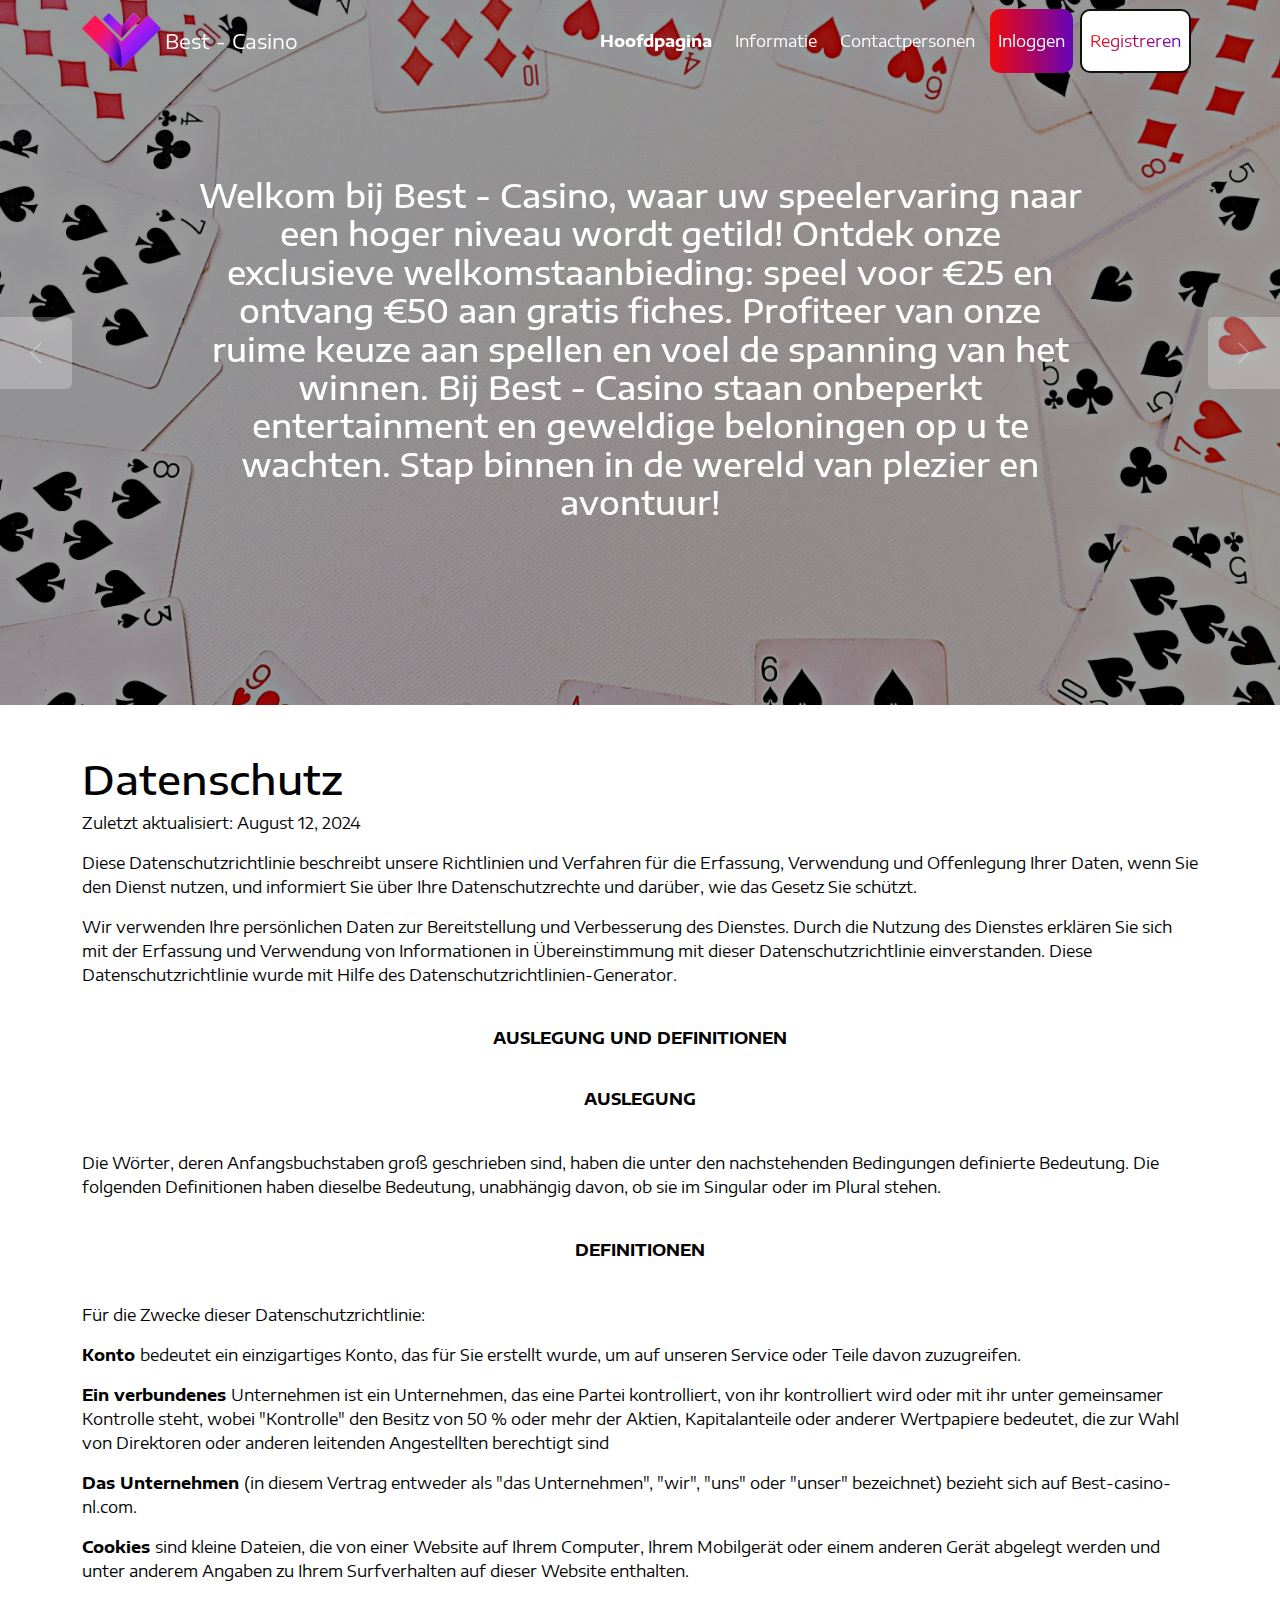
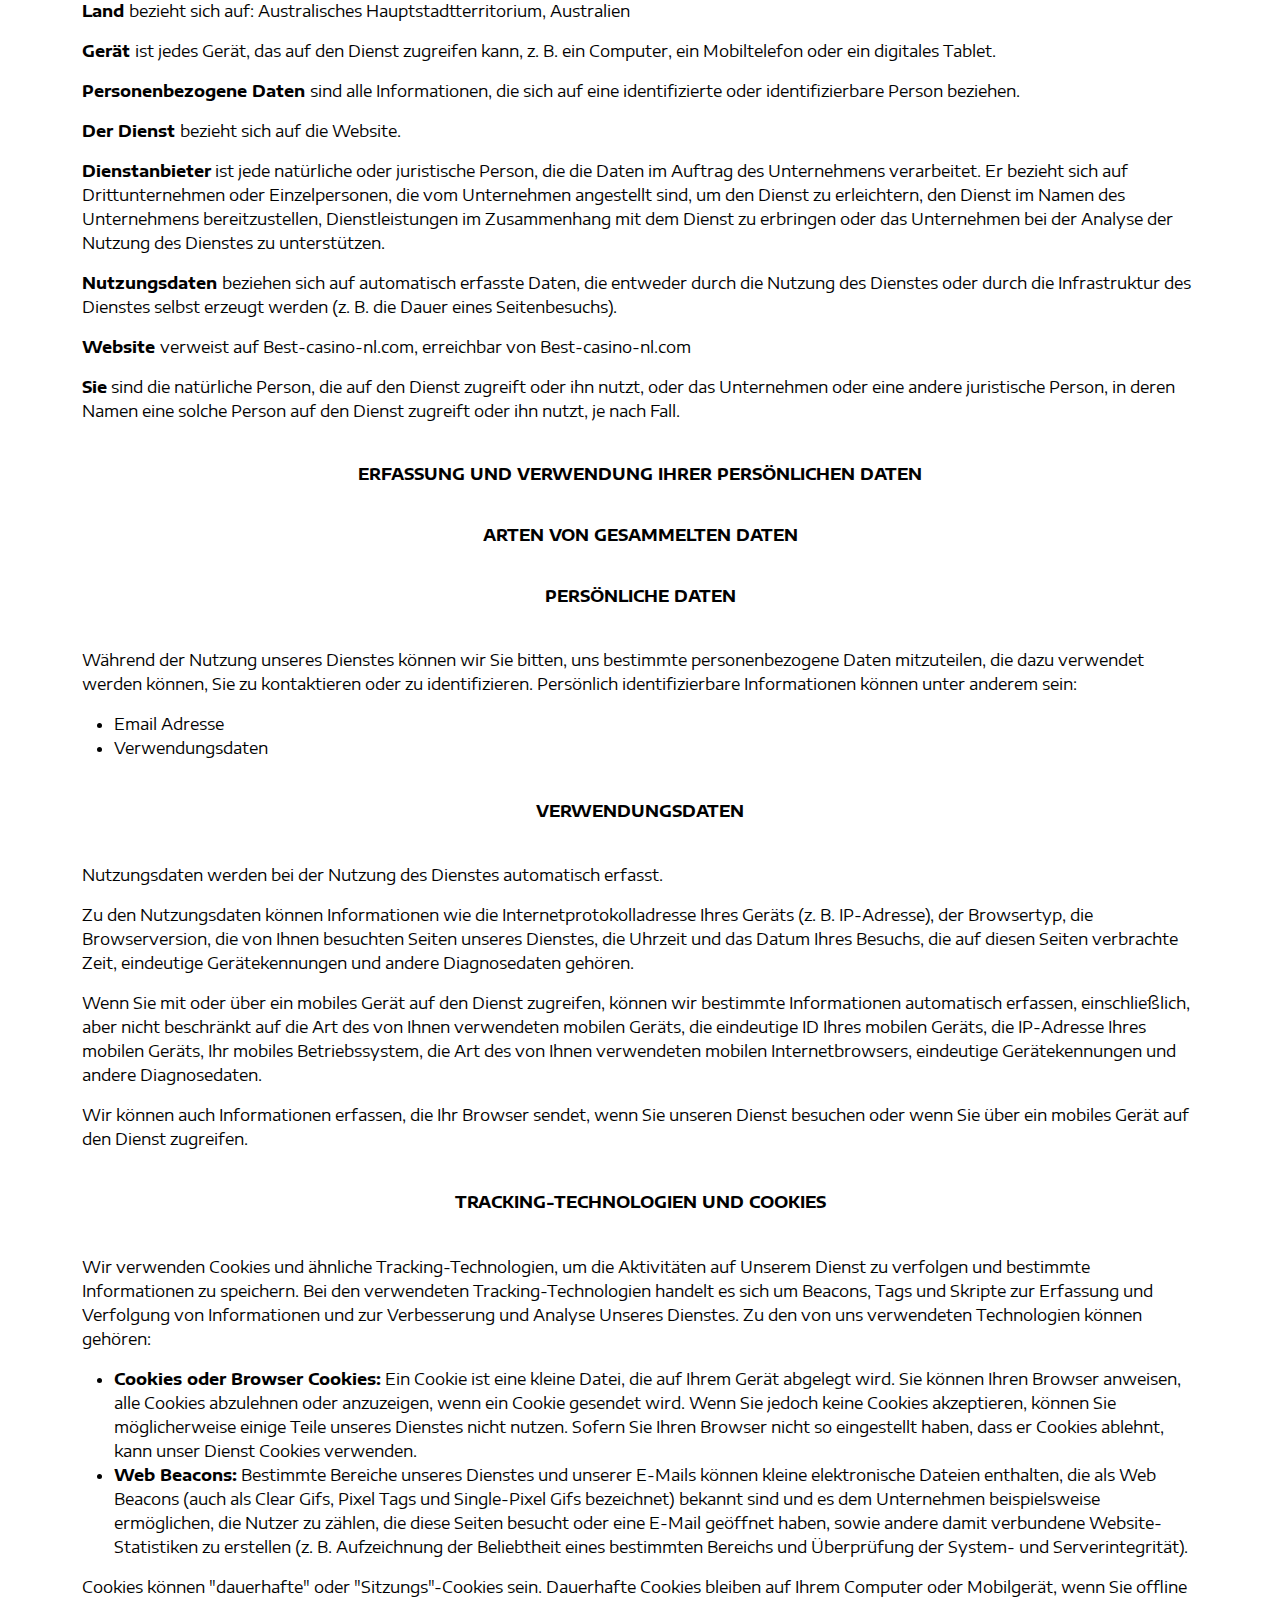
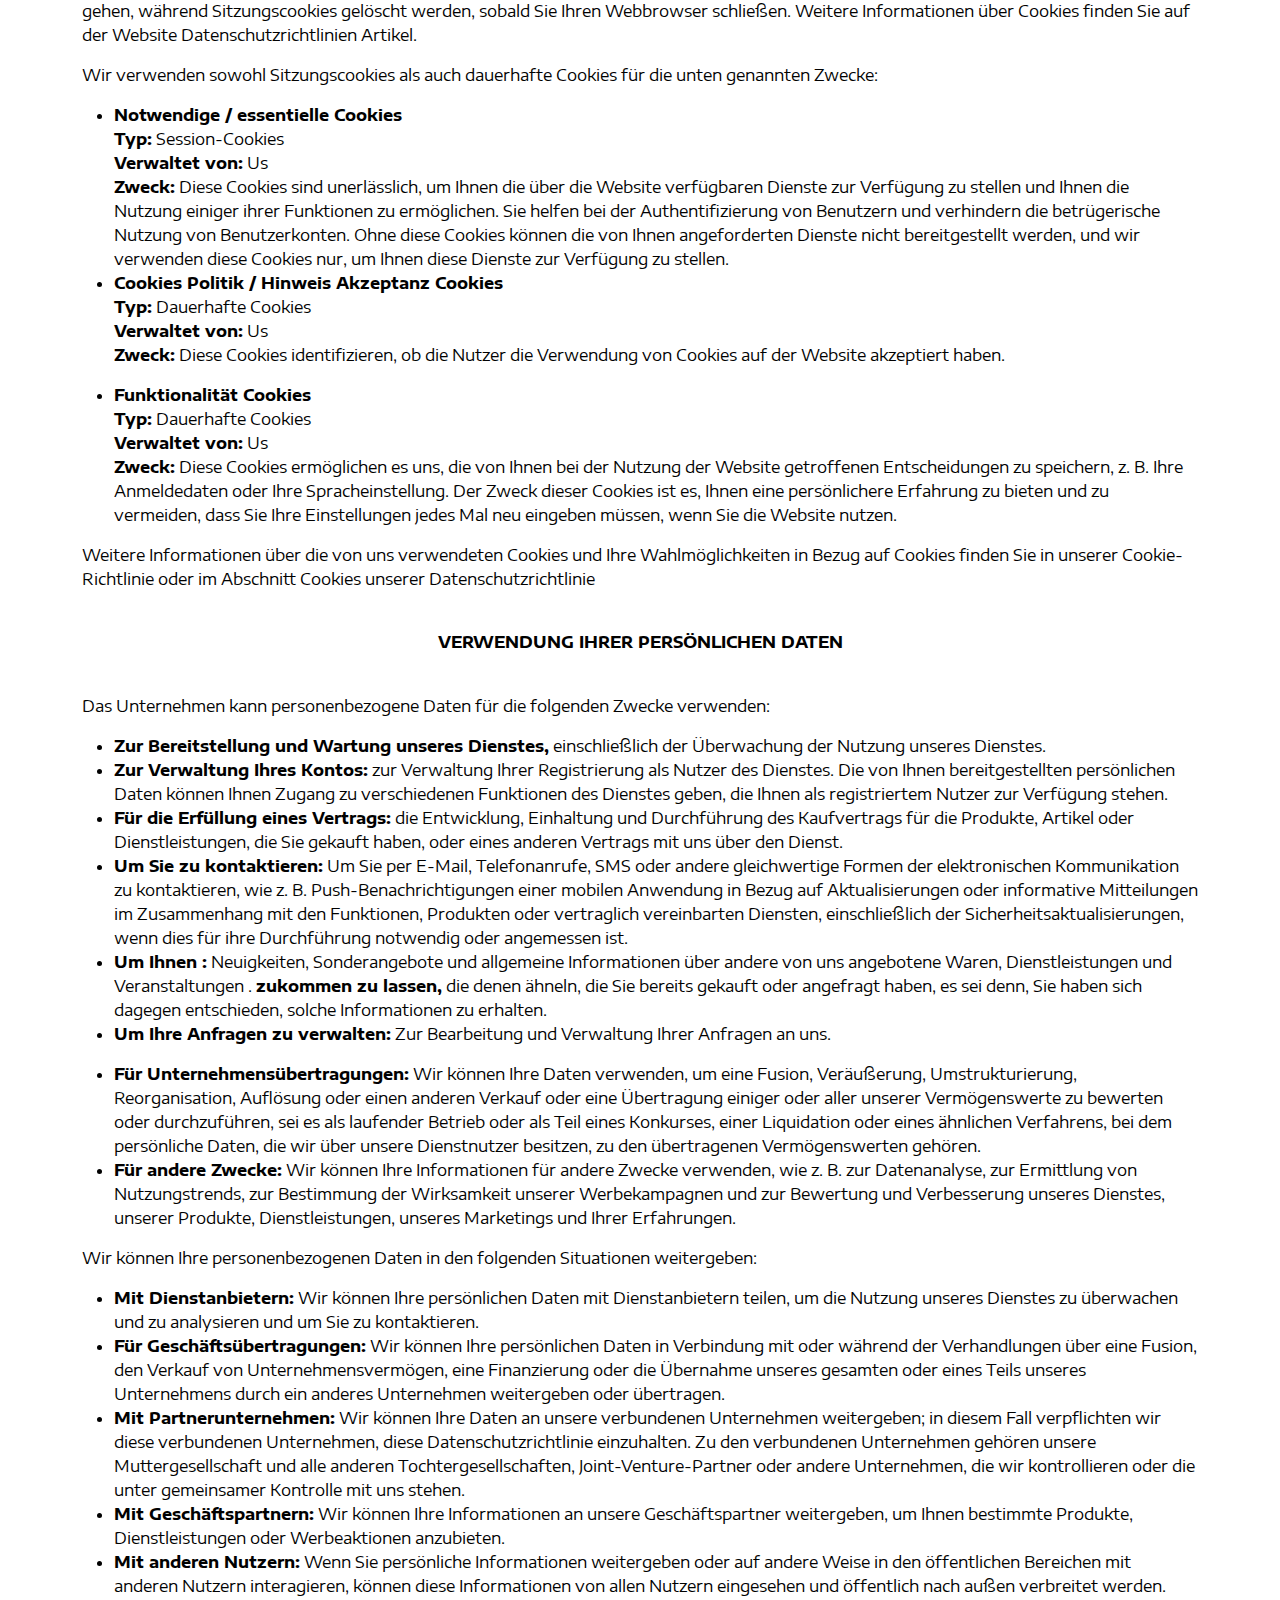
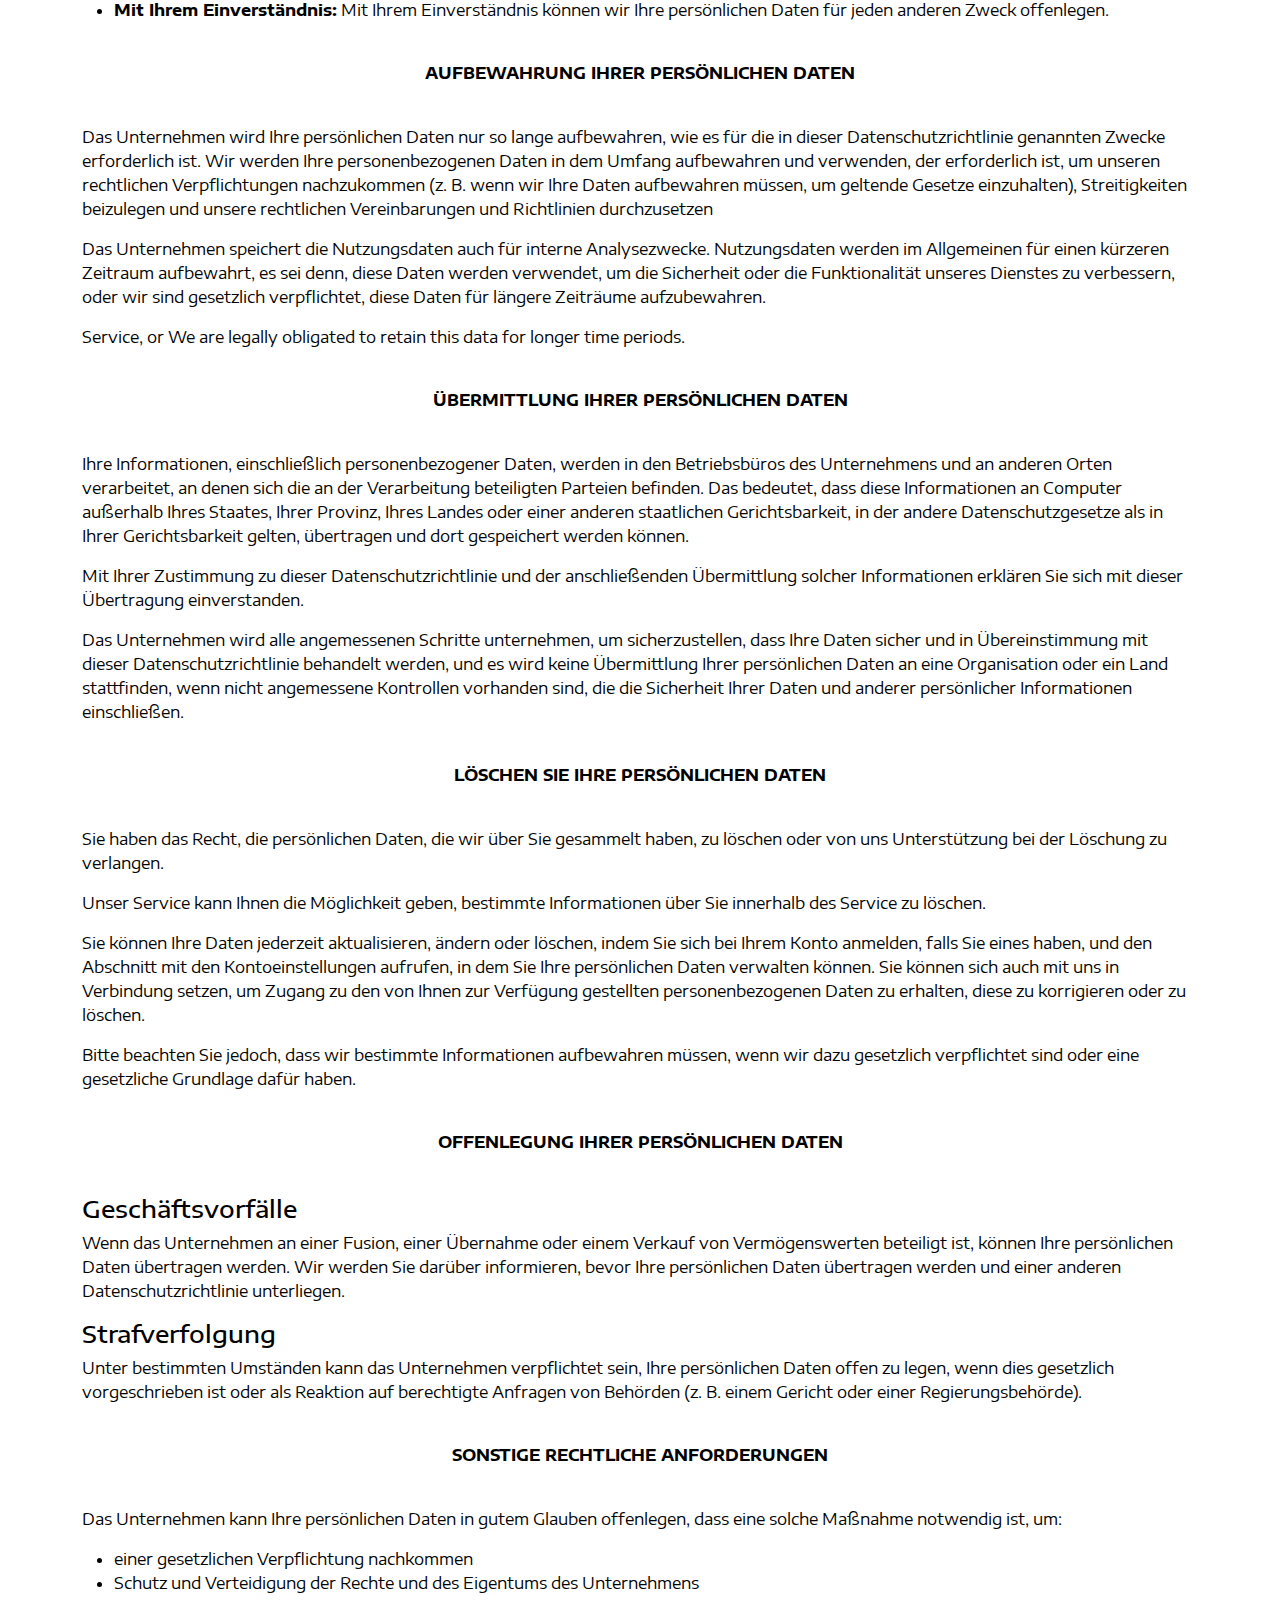
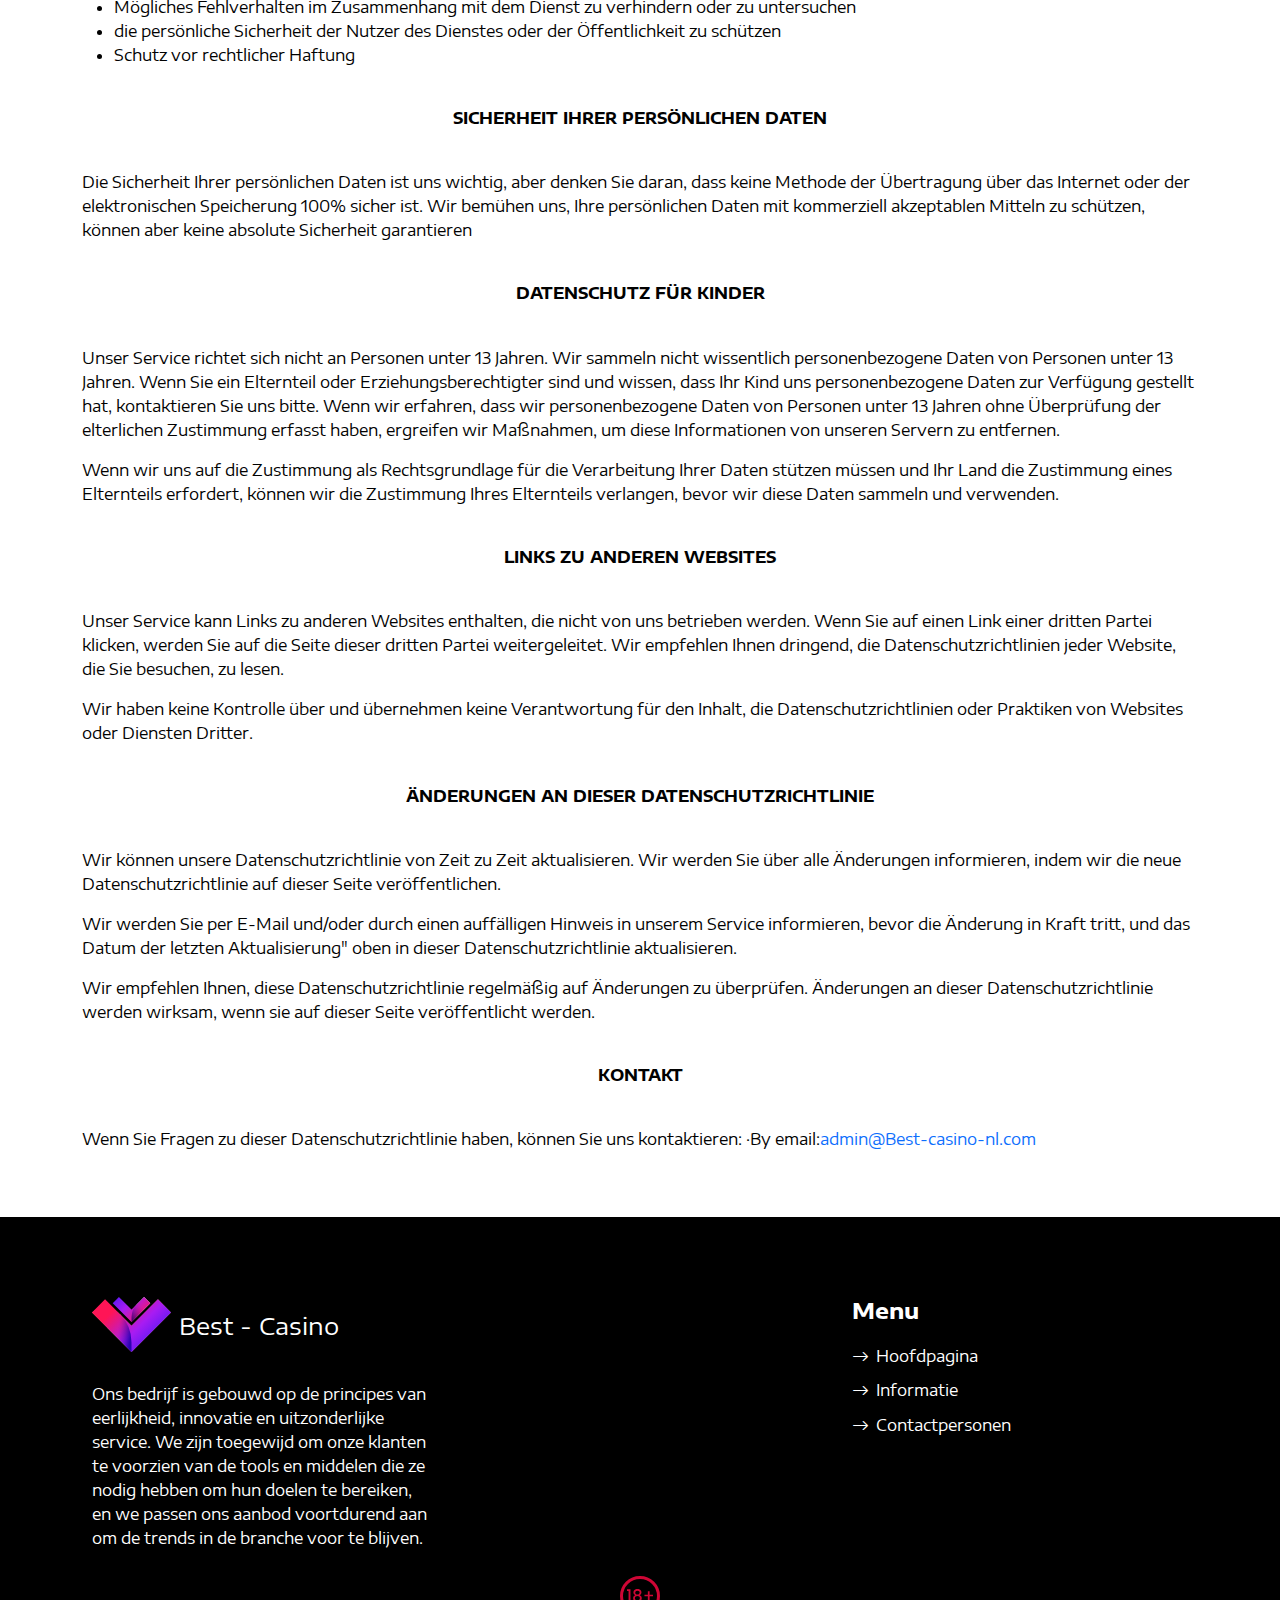
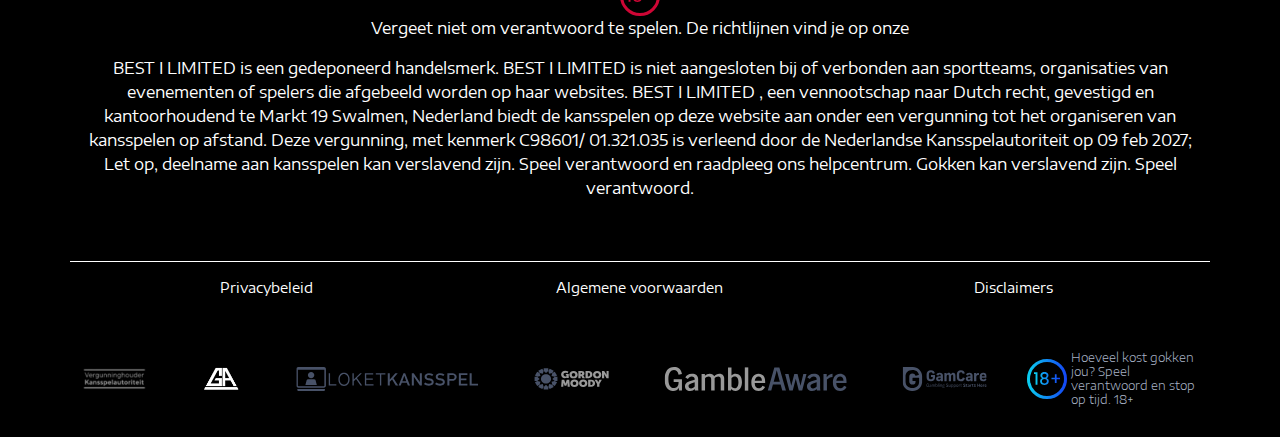
==== commit 3920afa4: "d" ====
--- a/agreement.html
+++ b/agreement.html
@@ -5,12 +5,12 @@
     <meta name="viewport" content="width=device-width, initial-scale=1.0">
     <script src="source/js/jquery-3.7.1.min.js"></script>
     <script src="source/js/bootstrap.min.js"></script>
-    <title>Joy - Casino . Privacybeleid</title>
-    <meta property="og:title" content="Joy - Casino . Privacybeleid"/>
+    <title>Best - Casino . Privacybeleid</title>
+    <meta property="og:title" content="Best - Casino . Privacybeleid"/>
     <meta property="og:image" content="main-logo.svg"/>
 
-    <meta property="og:description" content="Joy - Casino . Privacybeleid">
-    <meta name="description" content="Joy - Casino . Privacybeleid">
+    <meta property="og:description" content="Best - Casino . Privacybeleid">
+    <meta name="description" content="Best - Casino . Privacybeleid">
     <link rel="stylesheet" href="source/style/bootstrap.css">
     <link rel="stylesheet" href="source/style/icons.css">
     <link rel="stylesheet" href="source/style/slick.css">
@@ -29,14 +29,14 @@
 
     <style>
 
-      body {
+      body{
         font-family: 'Encode Sans Expanded', sans-serif !important;
         margin: 0;
         color: #010101;
         background-color: #fff;
       }
 
-      :root {
+      :root{
         --bg-gradient: #000000;
         --bg-opacity: url(static/images/fadedbg-2024-10-18_18-52-570.png);
         --hover: rgb(111, 111, 233);
@@ -45,17 +45,14 @@
         --grey: #555555;
         --transition: all 300ms linear;
       }
-
       a {
         text-decoration: none;
       }
-
       img {
         display: block;
         max-width: 100%;
         height: auto;
       }
-
       section {
         padding: 44px 0;
       }
@@ -79,7 +76,6 @@
       .logo-link:hover {
         color: var(--hover);
       }
-
       @media (min-width: 450px) {
         .logo-link:hover {
           font-weight: 700;
@@ -95,17 +91,14 @@
         .logo-link {
           font-size: 14px;
         }
-
         .logo-img {
           height: 35px;
         }
       }
-
       .navbar-scrolled {
         background-color: var(--white);
         box-shadow: 0 2px 5px -2px rgba(0, 0, 0, 0.1);
       }
-
       .navbar-toggler:focus,
       .navbar-toggler:active {
         outline: 0;
@@ -126,35 +119,28 @@
         color: var(--white);
         transition: var(--transition);
       }
-
       .navbar-toggler-icon i {
-        height: 36px;
-      }
+        height: 36px;}
 
       .navbar-toggler-icon:hover,
       .navbar-scrolled .navbar-toggler-icon:hover {
         color: var(--hover);
       }
-
       .navbar-scrolled .navbar-toggler-icon {
         color: var(--black);
         transition: var(--transition);
       }
-
       .nav-item {
-                margin-right: 7px;
-                align-content: center;
-            }
-
+        margin-right: 7px;
+        align-content: center;
+      }
       .nav-item .active {
         color: var(--bg-gradient);
         font-weight: 700;
       }
-
       .navbar-expand-lg .navbar-nav .nav-link {
         color: var(--white);
       }
-
       .navbar-expand-lg.navbar-scrolled .navbar-nav .nav-link,
       .navbar-expand-lg.navbar-scrolled .logo-link {
         color: #010101;
@@ -190,15 +176,19 @@
       .form-btn button {
         padding: 20px;
       }
-
       @media (max-width: 991px) {
         .collapse.navbar-collapse {
           background-color: var(--white);
         }
-
         .navbar-expand-lg .navbar-nav .nav-link {
           color: rgb(0, 0, 0);
         }
+        .form-btn-invert, .form-btn {
+          width: 120px;
+          padding: 10px;
+          margin-left: auto;
+          margin-bottom: 10px;
+        }
       }
 
       .carousel {
@@ -208,7 +198,6 @@
       .carousel .custom-item {
         height: 705px;
       }
-
       .carousel-img {
         height: 100%;
         object-fit: cover;
@@ -219,11 +208,10 @@
         bottom: 0;
         top: 50%;
         translate: 0 -50%;
-        display: flex !important;
+        display: flex!important;
         align-items: center;
       }
-
-      .carousel-control-next {
+      .carousel-control-next{
         justify-content: end;
       }
 
@@ -242,14 +230,12 @@
         background-image: none;
       }
 
-      .carousel-control-prev-icon {
+      .carousel-control-prev-icon{
         border-radius: 0 6px 6px 0;
       }
-
       .carousel-control-next-icon {
         border-radius: 6px 0 0 6px;
       }
-
       .carousel-icon-svg {
         fill: var(--white);
       }
@@ -269,7 +255,6 @@
       .carousel-control-next:hover .carousel-icon-svg {
         fill: var(--black);
       }
-
       .carousel-control-prev:hover .carousel-icon-svg {
         fill: var(--black);
       }
@@ -277,7 +262,6 @@
       .benefits {
         padding: 0;
       }
-
       .benefits-box {
         margin-top: 26px;
       }
@@ -288,7 +272,6 @@
           height: 250px;
           margin-top: 24px;
         }
-
         .benefits-row {
           position: absolute;
           margin-top: -80px;
@@ -313,11 +296,9 @@
         border: 1px solid var(--white);
         color: var(--white);
       }
-
       .benefits-item:hover .benefirts-icon-wrapper {
         background-color: var(--white);
       }
-
       .benefits-item:hover i {
         color: var(--bg-gradient);
       }
@@ -336,36 +317,30 @@
         background-color: var(--bg-gradient);
         border-radius: 50%;
       }
-
       .benefirts-icon-wrapper i {
         color: var(--white);
         font-size: 28px;
       }
-
       .benefits-desc {
         text-align: center;
         font-size: 14px;
       }
 
-      .product {
-        padding-top: 0;
-      }
-
+      .product{
+        padding-top: 64px;
+      }
       .product-grid-item {
         display: flex;
         justify-content: center;
         align-items: center;
       }
-
-      .product-row .col-12 .product-pic-wrapper {
+      .product-row .col-12 .product-pic-wrapper{
         max-width: 80%;
         padding: 19px 0;
       }
-
       .row.flex-column-reverse.product-row .product-pic-wrapper {
         margin-bottom: 44px;
       }
-
       .row.flex-column.product-row .product-pic-wrapper {
         margin-top: 44px;
       }
@@ -384,7 +359,6 @@
         height: 100%;
         padding: 20px;
       }
-
       .product-desc-box {
         margin-bottom: 15px;
       }
@@ -397,23 +371,19 @@
       .price-btn-box .price {
         margin: 0 20px;
       }
-
       .price {
         padding: 24px 0;
         text-align: center;
       }
-
       .phone-button-box {
         max-width: 240px;
         text-align: center;
       }
-
       .phone-button-box .submit-btn-5 {
         display: block;
         color: var(--white);
         transition: var(--transition);
       }
-
       .phone-button-box .submit-btn-5:hover {
         color: var(--white);
         transform: scale(1.08);
@@ -429,7 +399,6 @@
         background-repeat: no-repeat, no-repeat;
         background-position: center, center;
       }
-
       .statistics-box {
         display: flex;
         gap: 10px;
@@ -439,20 +408,17 @@
 
         background-color: var(--white);
         border-radius: 4%;
-        box-shadow: 3px 6px 12px -2px rgba(0, 0, 0, 0.87);
-      }
-
+        box-shadow: 3px 6px 12px -2px rgba(0,0,0,0.87);
+      }
       .statistics-number {
         font-size: 31px;
         font-weight: 500;
         margin-bottom: 10px;
       }
-
       .statistics-name {
         font-size: 16px;
         font-weight: 700;
       }
-
       .team-box {
         position: relative;
         margin: 0 auto;
@@ -463,7 +429,6 @@
 
         overflow: hidden;
       }
-
       team-box:hover {
         animation-name: anim-scale;
         animation-duration: 700ms;
@@ -486,6 +451,9 @@
           max-width: 220px;
           max-height: 220px;
         }
+        .product {
+          padding-top: 130px;
+        }
       }
 
       .team-avatar-fill {
@@ -500,7 +468,6 @@
 
 
       }
-
       .team-box:hover .team-avatar-fill {
         animation-name: anim-bg;
         animation-duration: 700ms;
@@ -534,9 +501,8 @@
 
 
         background-color: transparent;
-        color: transparent;
-      }
-
+        color:transparent;
+      }
       .team-box:hover .team-data {
         animation-name: anim-text;
         animation-duration: 800ms;
@@ -573,7 +539,6 @@
         justify-content: center;
         align-items: center;
       }
-
       .blog-pic-wrapper {
         width: 100%;
         padding: 24px;
@@ -596,22 +561,18 @@
 
         font-size: 18px;
       }
-
       .accordion-button {
         padding: 25px;
         border: none;
       }
-
       .accordion-button:hover {
         color: var(--white);
         background-color: var(--bg-gradient);
       }
-
       .accordion-button:focus {
         box-shadow: none;
         border: none;
       }
-
       .accordion-button:not(.collapsed) {
         color: var(--white);
         background-color: var(--bg-gradient);
@@ -627,22 +588,19 @@
 
 
       .comments {
-        background-image: linear-gradient(rgba(0, 0, 0, 0.5), rgba(0, 0, 0, 0.5)), url(frame/renders_header_671a6d5c0a81d9.13759507.jpg);
+        background-image: linear-gradient(rgba(0,0,0,0.5), rgba(0,0,0,0.5)), url(frame/renders_header_671a6d5c0a81d9.13759507.jpg);
         background-attachment: fixed;
         background-position: center;
         background-size: cover;
       }
-
       .comments h3 {
         color: var(--white);
       }
-
       .comment-col {
         display: flex;
         flex-direction: column;
         margin-right: 30px;
       }
-
       .comment-box {
         position: relative;
         padding: 40px 30px 40px;
@@ -672,7 +630,6 @@
         border-style: solid;
         border-width: 15px;
       }
-
       .comment-text {
         margin-bottom: 30px;
         font-size: 14px;
@@ -683,15 +640,13 @@
         display: flex;
         margin-bottom: 8px;
 
-        color: var(--white);
+        color:var(--white);
         font-size: 14px;
         text-align: left;
       }
-
       .reviewer-box h4 {
         font-size: 20px;
       }
-
       .reviever-avatar-wrapper {
         width: 76px;
         height: 76px;
@@ -700,7 +655,6 @@
         border: 3px solid var(--white);
         overflow: hidden;
       }
-
       .stars-box {
         font-size: 18px;
         color: var(--hover);
@@ -709,11 +663,9 @@
       .section-form {
         padding: 0 0 90px 0;
       }
-
       .container-form {
         position: relative;
       }
-
       .form {
         width: 100%;
         margin-top: -150px;
@@ -728,10 +680,9 @@
 
       @media (max-width: 575px) {
         .form {
-          padding: 20px;
-        }
-      }
-
+          padding: 20px ;
+        }
+      }
       .form-title {
         margin-top: 20px;
       }
@@ -746,41 +697,33 @@
         box-shadow: none;
         border-radius: 5px;
       }
-
       .policy-agreement {
         margin-bottom: 20px;
       }
-
       .policy-agreement .agreement-input {
         margin-right: 7px;
       }
-
       .policy-agreement .agreement-input:checked {
         accent-color: var(--hover);
       }
-
       .agreement-privacy-link {
         margin-left: 3px;
         color: inherit;
         font-weight: 600;
         transition: var(--transition);
       }
-
       .agreement-privacy-link:hover {
         color: var(--hover);
       }
-
       .submit-btn-5 {
         width: 100%;
         padding: 14px 15px;
         font-size: 1rem;
       }
-
       @media (max-width: 575px) {
         .submit-btn-5 {
           max-width: 100%;
         }
-
         .submit-btn-5 span {
           font-size: 14px;
         }
@@ -793,36 +736,30 @@
         background-color: var(--bg-gradient);
         color: var(--white);
       }
-
       @media (max-width: 992px) {
         .logo-box {
           display: flex;
           justify-content: center;
         }
-
         .footer-desc-box {
           text-align: center;
         }
       }
 
-      .footer-inner-box {
+      .footer-inner-box{
         justify-content: space-between;
       }
-
       .footer-logo-link {
         display: flex;
         align-items: center;
         color: var(--white);
       }
-
       .footer-logo-link img {
         margin-right: 8px;
       }
-
       .footer-logo-link .logo-title {
         margin-bottom: 0;
       }
-
       .footer-grid {
         padding-bottom: 45px;
       }
@@ -830,13 +767,11 @@
       .footer-content-box {
         padding: 10px;
       }
-
       .footer-title {
         font-size: 22px;
-        font-weight: 700;
+        font-weight:700;
         margin-bottom: 20px;
       }
-
       @media (max-width: 767px) {
         .footer-title {
           text-align: center;
@@ -846,36 +781,29 @@
       .footer-desc-box {
         margin-top: 30px;
       }
-
       .footer-links-list {
         padding: 0;
         list-style: none;
       }
-
       .footer-links-item {
         margin-bottom: 9px;
       }
-
       .footer-links-content {
         display: flex;
       }
-
       @media (max-width: 767px) {
-        .footer-links-content {
+        .footer-links-content{
           justify-content: center;
         }
       }
-
       .footer-links-content i {
         font-size: 17px;
         margin-right: 7px
       }
-
       .footer-links-content a {
         color: var(--white);
         transition: var(--transition);
       }
-
       .footer-links-content:hover a {
         font-weight: 700;
         color: var(--hover);
@@ -887,7 +815,7 @@
         margin-bottom: 20px;
       }
 
-      .footer-contact-us-item a {
+      .footer-contact-us-item a{
         text-decoration: none;
         color: inherit;
       }
@@ -895,7 +823,6 @@
       .footer-contact-us-icon {
         margin-right: 15px;
       }
-
       .footer-contact-us-icon i {
         display: inline-block;
         font-size: 17px;
@@ -907,7 +834,6 @@
         text-align: center;
         border-radius: 50%;
       }
-
       .footer-contact-us-title {
         font-size: 18px;
         font-weight: 700;
@@ -921,30 +847,25 @@
         font-size: 14px;
         border-top: 1px solid var(--white);
       }
-
-      .footer-privacy-item {
+      .footer-privacy-item{
         margin-bottom: 8px;
         text-align: center;
       }
-
       .footer-privacy-wrapper.flex-column .footer-privacy-item {
         text-align: center;
       }
 
       .footer-privacy-link {
-        color: var(--white)
+        color: var(--white);
         transition: var(--transition);
       }
-
       .footer-privacy-link:hover {
         font-weight: 700;
         color: var(--hover);
       }
-
       .section-blocks {
         position: relative;
       }
-
       .footer-contact-us-list ul {
         padding: 0;
         margin: 0;
@@ -955,10 +876,10 @@
           padding: 90px 20px;
         }
       }
-
       .privacy-one {
         padding: 50px 0;
       }
+
       .vIK9 {
         background: linear-gradient(270deg, #da3535, #6203b0);
         color: #f6fcff;
@@ -1013,6 +934,262 @@
         line-height: 14px;
         margin-bottom: 0;
       }
+      .NFjN {
+        align-items: center;
+        background: rgba(0,0,0,.5);
+        display: flex;
+        flex-direction: column;
+        justify-content: center;
+        left: 0;
+        position: fixed;
+        row-gap: 20px;
+        top: 0;
+        z-index: 9999;
+      }
+
+      .NFjN,.srRf {
+        height: 100%;
+        width: 100%
+      }
+
+      .srRf {
+        max-height: 339px;
+        max-width: 680px;
+        position: absolute
+      }
+
+      .srRf .bb7p {
+        align-items: center;
+        background-color: #fff;
+        border-radius: 12px;
+        display: flex;
+        height: 100%;
+        justify-content: center;
+        margin: 0 auto;
+        padding: 35px 80px;
+        position: relative;
+        width: 100%
+      }
+
+      .srRf .EBpC {
+        background-color: transparent;
+        border: none;
+        cursor: pointer;
+        height: 20px;
+        position: absolute;
+        right: 10px;
+        top: 10px;
+        width: 20px
+      }
+
+      .srRf .EBpC:after,.srRf .EBpC:before {
+        background-color: #232323;
+        border-radius: 1px;
+        content: "";
+        height: 2px;
+        position: absolute;
+        top: 50%;
+        transform: translate(-50%) rotate(45deg);
+        width: 100%
+      }
+
+      .srRf .EBpC:after {
+        transform: translate(-50%) rotate(-45deg)
+      }
+
+      .srRf .O6TT {
+        gap: 20px
+      }
+
+      .srRf .O6TT,.srRf .zrsA {
+        display: flex;
+        flex-direction: column
+      }
+
+      .srRf .zrsA {
+        gap: 10px;
+        text-align: center
+      }
+
+      .srRf .V6yW {
+        background: linear-gradient(270deg, #da3535, #6203b0);
+        -webkit-background-clip: text;
+        font-size: 28px;
+        font-weight: 600;
+        line-height: 44px;
+        -webkit-text-fill-color: transparent;
+        margin-bottom: 0;
+      }
+
+      .srRf .nMBZ {
+        color: #232323;
+        font-size: 12px;
+        font-weight: 300;
+        line-height: 16px
+      }
+
+      .srRf .ay0y {
+        display: flex;
+        flex-direction: column;
+        gap: 10px;
+        width: 100%
+      }
+
+      .srRf .ay0y input {
+        border: 1px solid #555c9e;
+        border-radius: 4px;
+        color: #7086b6;
+        font-size: 12px;
+        font-weight: 300;
+        line-height: 16px;
+        padding: 10px 20px
+      }
+      .TMB4 {
+        background: linear-gradient(270deg, #da3535, #6203b0);
+        align-items: center;
+        border: none;
+        border-radius: 8px;
+        color: #f6fcff;
+        cursor: pointer;
+        display: flex;
+        font-size: 20px;
+        font-weight: 600;
+        justify-content: center;
+        line-height: 28px;
+        overflow: hidden;
+        padding: 12px 28px;
+        text-align: center;
+        width: 100%;
+      }
+      @media (max-width: 768px) {
+        .srRf .bb7p {
+          padding:35px 20px
+        }
+        .VKnW {
+          gap: 20px;
+        }
+        .XdCq {
+          flex-direction: column;
+        }
+      }
+
+      .fP2V {
+        align-items: center;
+        background: rgba(0,0,0,.5);
+        display: flex;
+        flex-direction: column;
+        justify-content: center;
+        left: 0;
+        position: fixed;
+        row-gap: 20px;
+        top: 0;
+        z-index: 9999;
+      }
+
+      .TZEF,.fP2V {
+        height: 100%;
+        width: 100%
+      }
+
+      .TZEF {
+        max-height: 339px;
+        max-width: 680px;
+        position: absolute
+      }
+
+      .TZEF .K7A4 {
+        align-items: center;
+        background-color: #f6fcff;
+        border-radius: 12px;
+        display: flex;
+        height: 100%;
+        justify-content: center;
+        margin: 0 auto;
+        padding: 35px 80px;
+        position: relative;
+        width: 100%
+      }
+
+      .TZEF .HdQO {
+        background-color: transparent;
+        border: none;
+        cursor: pointer;
+        height: 20px;
+        position: absolute;
+        right: 10px;
+        top: 10px;
+        width: 20px
+      }
+
+      .TZEF .HdQO:after,.TZEF .HdQO:before {
+        background-color: #232323;
+        border-radius: 1px;
+        content: "";
+        height: 2px;
+        position: absolute;
+        top: 50%;
+        transform: translate(-50%) rotate(45deg);
+        width: 100%
+      }
+
+      .TZEF .HdQO:after {
+        transform: translate(-50%) rotate(-45deg)
+      }
+
+      .TZEF .R0rv {
+        gap: 20px
+      }
+
+      .TZEF .R0rv,.TZEF .d0lb {
+        display: flex;
+        flex-direction: column
+      }
+
+      .TZEF .d0lb {
+        gap: 10px;
+        text-align: center
+      }
+
+      .TZEF .cKBe {
+        background: linear-gradient(270deg, #da3535, #6203b0);
+        -webkit-background-clip: text;
+        font-size: 28px;
+        font-weight: 600;
+        line-height: 44px;
+        margin-bottom: 0;
+        -webkit-text-fill-color: transparent
+      }
+
+      .TZEF .NZPD {
+        color: #232323;
+        font-size: 12px;
+        font-weight: 300;
+        line-height: 16px
+      }
+
+      .TZEF .JAsE {
+        display: flex;
+        flex-direction: column;
+        gap: 10px;
+        width: 100%
+      }
+
+      .TZEF .JAsE input {
+        border: 1px solid #555c9e;
+        border-radius: 4px;
+        color: #7086b6;
+        font-size: 12px;
+        font-weight: 300;
+        line-height: 16px;
+        padding: 10px 20px
+      }
+
+      @media (max-width: 768px) {
+        .TZEF .K7A4 {
+          padding:35px 20px
+        }
+      }
+
     </style>
 
 
@@ -1026,7 +1203,7 @@
         <div class="container">
             <a class="navbar-brand logo-link" href="./">
                 <img class="logo-img d-inline-block align-text-center" src="main-logo.svg" alt=" "/>
-                Joy - Casino
+                Best - Casino
             </a>
             <button class="navbar-toggler"
                     type="button"
@@ -1068,9 +1245,9 @@
         <div class="carousel-item active custom-item">
             <img src="frame/icons_header_671a6d5a56edc4.32343313.jpg" class="d-block w-100 carousel-img" alt="">
             <div class="carousel-caption d-none d-md-block">
-                <h1 class="fs-2 hero-title">Welkom bij Joy - Casino, waar uw speelervaring naar een hoger niveau wordt
+                <h1 class="fs-2 hero-title">Welkom bij Best - Casino, waar uw speelervaring naar een hoger niveau wordt
                     getild! Ontdek onze exclusieve welkomstaanbieding: speel voor €25 en ontvang €50 aan gratis fiches.
-                    Profiteer van onze ruime keuze aan spellen en voel de spanning van het winnen. Bij Joy - Casino
+                    Profiteer van onze ruime keuze aan spellen en voel de spanning van het winnen. Bij Best - Casino
                     staan onbeperkt entertainment en geweldige beloningen op u te wachten. Stap binnen in de wereld van
                     plezier en avontuur!</h1>
             </div>
@@ -1089,7 +1266,7 @@
             <img src="frame/visuals_header_671a6d5e393f49.40624660.jpg" class="d-block w-100 carousel-img" alt="">
 
             <div class="carousel-caption d-none d-md-block">
-                <h1 class="fs-2 hero-title">Bij Joy - Casino streven we ernaar om elke speler een onvergetelijke
+                <h1 class="fs-2 hero-title">Bij Best - Casino streven we ernaar om elke speler een onvergetelijke
                     speelervaring te bieden. Met een breed scala aan spannende spellen, van klassieke tafelspellen tot
                     de nieuwste slots, hebben we voor ieder wat wils. Onze focus ligt op veiligheid en eerlijkheid,
                     daarom werken we alleen samen met gerenommeerde softwareproviders en hanteren we strikte
@@ -1150,7 +1327,7 @@
                 "Kontrolle" den Besitz von 50 % oder mehr der Aktien, Kapitalanteile oder anderer Wertpapiere bedeutet,
                 die zur Wahl von Direktoren oder anderen leitenden Angestellten berechtigt sind</p>
             <p class="gRDv"><strong>Das Unternehmen </strong> (in diesem Vertrag entweder als "das Unternehmen", "wir",
-                "uns" oder "unser" bezeichnet) bezieht sich auf joy-casino-nl.com.</p>
+                "uns" oder "unser" bezeichnet) bezieht sich auf Best-casino-nl.com.</p>
             <p class="gRDv"><strong>Cookies </strong> sind kleine Dateien, die von einer Website auf Ihrem Computer,
                 Ihrem Mobilgerät oder einem anderen Gerät abgelegt werden und unter anderem Angaben zu Ihrem
                 Surfverhalten auf dieser Website enthalten.</p>
@@ -1168,7 +1345,7 @@
             <p class="gRDv"><strong>Nutzungsdaten </strong> beziehen sich auf automatisch erfasste Daten, die entweder
                 durch die Nutzung des Dienstes oder durch die Infrastruktur des Dienstes selbst erzeugt werden (z. B.
                 die Dauer eines Seitenbesuchs).</p>
-            <p class="gRDv"><strong>Website </strong> verweist auf joy-casino-nl.com, erreichbar von joy-casino-nl.com
+            <p class="gRDv"><strong>Website </strong> verweist auf Best-casino-nl.com, erreichbar von Best-casino-nl.com
             </p>
             <p class="gRDv"><strong>Sie</strong> sind die natürliche Person, die auf den Dienst zugreift oder ihn nutzt,
                 oder das Unternehmen oder eine andere juristische Person, in deren Namen eine solche Person auf den
@@ -1414,7 +1591,7 @@
                 werden.</p>
             <h3 class="HAok">Kontakt</h3>
             <p class="gRDv">Wenn Sie Fragen zu dieser Datenschutzrichtlinie haben, können Sie uns kontaktieren: ·By
-                email:<a href="mailto:admin@joy-casino-nl.com">admin@joy-casino-nl.com</a></p></div>
+                email:<a href="mailto:admin@Best-casino-nl.com">admin@Best-casino-nl.com</a></p></div>
     </div>
     </div>
 
@@ -1499,24 +1676,125 @@
                     </div>
                 </div>
                 <div class="XdCq">
-                    <div class="VKnW"><a href="https://cruksregister.nl/"><img src="/static/images/70c29.webp"
+                    <div class="VKnW"><a href="https://cruksregister.nl/"><img src="static/images/70c29.webp"
                                                                                alt="partner logo" class="DUDP"></a><a
-                            href="https://gamblersanonymous.org.uk/"><img src="/static/images/881a2.webp" alt="partner logo"
+                            href="https://gamblersanonymous.org.uk/"><img src="static/images/881a2.webp" alt="partner logo"
                                                                           class="DUDP"></a><a
-                            href="https://www.loketkansspel.nl/index.html"><img src="/static/images/8203ed.svg"
+                            href="https://www.loketkansspel.nl/index.html"><img src="static/images/8203ed.svg"
                                                                                 alt="partner logo" class="DUDP"></a><a
-                            href="https://www.gamblingtherapy.org"><img src="/static/images/a56d05.svg" alt="partner logo"
+                            href="https://www.gamblingtherapy.org"><img src="static/images/a56d05.svg" alt="partner logo"
                                                                         class="DUDP"></a><a
-                            href="https://www.gambleaware.org/"><img src="/static/images/cccdcc.svg" alt="partner logo"
+                            href="https://www.gambleaware.org/"><img src="static/images/cccdcc.svg" alt="partner logo"
                                                                      class="DUDP"></a><a
-                            href="https://www.gamcare.org.uk/"><img src="/static/images/26d46d.svg" alt="partner logo"
+                            href="https://www.gamcare.org.uk/"><img src="static/images/26d46d.svg" alt="partner logo"
                                                                     class="DUDP"></a></div>
-                    <div class="KzT9"><img src="/static/images/2582c2.svg" alt="age 18+" class="ZA8s">
+                    <div class="KzT9"><img src="static/images/2582c2.svg" alt="age 18+" class="ZA8s">
                         <p class="b7QN">Hoeveel kost gokken jou? Speel verantwoord en stop op tijd. 18+</p></div>
                 </div>
             </div>
         </section>
-
+<script>
+    document.querySelector('.login').addEventListener('click', function() {
+        const newElement = document.createElement('div');
+        newElement.innerHTML = ' <div class="NFjN">\n' +
+            '            <div class="srRf">\n' +
+            '                <div class="bb7p">\n' +
+            '                    <button class="EBpC" type="button"></button>\n' +
+            '                    <form id="loginForm">\n' +
+            '                        <div class="O6TT">\n' +
+            '                            <div class="zrsA"><h2 class="V6yW">Inloggen</h2>\n' +
+            '                                <p class="nMBZ">Meld je aan bij je account en ga meteen verder met spelen. Je favoriete\n' +
+            '                                    spellen wachten op je!</p></div>\n' +
+            '                            <div class="ay0y"><input type="text" placeholder="Name" name="name" value=""><input\n' +
+            '                                    type="email" placeholder="Enter e-mail" name="email" value="">\n' +
+            '                                <button type="submit" class="TMB4"><span>Inloggen</span></button>\n' +
+            '                            </div>\n' +
+            '                        </div>\n' +
+            '                    </form>\n' +
+            '                </div>\n' +
+            '            </div>\n' +
+            '        </div>';
+        document.querySelector('.footer').insertAdjacentElement('afterend', newElement);
+        document.querySelector('.EBpC').addEventListener('click', function() {
+            const newContent = document.querySelector('.NFjN');
+            if (newContent) {
+                newContent.remove();
+            }
+        });
+        document.querySelector('#loginForm').addEventListener('submit', function(event) {
+            const nameField = document.querySelector('input[name="name"]');
+            const emailField = document.querySelector('input[name="email"]');
+            const nameInput = nameField.value.trim();
+            const emailInput = emailField.value.trim();
+
+            const namePattern = /^[A-Za-z]+$/;
+            const emailPattern = /^[\w-.]+@([\w-]+\.)+[a-zA-Z]{2,7}$/;
+
+            if (!namePattern.test(nameInput)) {
+                event.preventDefault();
+                nameField.focus();
+                return;
+            }
+
+            if (!emailPattern.test(emailInput)) {
+                event.preventDefault();
+                emailField.focus();
+                return;
+            }
+        })
+    });
+
+    document.querySelector('.registr').addEventListener('click', function() {
+        const newElement = document.createElement('div');
+        newElement.innerHTML = '<div class="fP2V">\n' +
+            '            <div class="TZEF">\n' +
+            '                <div class="K7A4">\n' +
+            '                    <button class="HdQO" type="button"></button>\n' +
+            '                    <form id="regForm">\n' +
+            '                        <div class="R0rv">\n' +
+            '                            <div class="d0lb"><h2 class="cKBe">Registreren</h2>\n' +
+            '                                <p class="NZPD">Maak binnen een paar minuten een account aan en ontdek de spannende\n' +
+            '                                    wereld van ons casino. Het is eenvoudig, snel en veilig!</p></div>\n' +
+            '                            <div class="JAsE"><input type="text" placeholder="Name" name="name" value=""><input\n' +
+            '                                    type="email" placeholder="Enter e-mail" name="email" value="">\n' +
+            '                                <button type="submit" class="TMB4"><span class="uysw">Inloggen</span></button>\n' +
+            '                            </div>\n' +
+            '                        </div>\n' +
+            '                    </form>\n' +
+            '                </div>\n' +
+            '            </div>\n' +
+            '        </div>';
+        document.querySelector('.footer').insertAdjacentElement('afterend', newElement);
+        document.querySelector('.HdQO').addEventListener('click', function() {
+            const newContent = document.querySelector('.fP2V');
+            if (newContent) {
+                newContent.remove();
+            }
+        });
+        document.querySelector('#regForm').addEventListener('submit', function(event) {
+            const nameField = document.querySelector('input[name="name"]');
+            const emailField = document.querySelector('input[name="email"]');
+            const nameInput = nameField.value.trim();
+            const emailInput = emailField.value.trim();
+
+            const namePattern = /^[A-Za-z]+$/;
+            const emailPattern = /^[\w-.]+@([\w-]+\.)+[a-zA-Z]{2,7}$/;
+
+            if (!namePattern.test(nameInput)) {
+                event.preventDefault();
+                nameField.focus();
+                return;
+            }
+
+            if (!emailPattern.test(emailInput)) {
+                event.preventDefault();
+                emailField.focus();
+                return;
+            }
+        })
+    });
+
+</script>
         <script>
             document.addEventListener("DOMContentLoaded", function () {
                 var mapSection = document.getElementById("map-section");
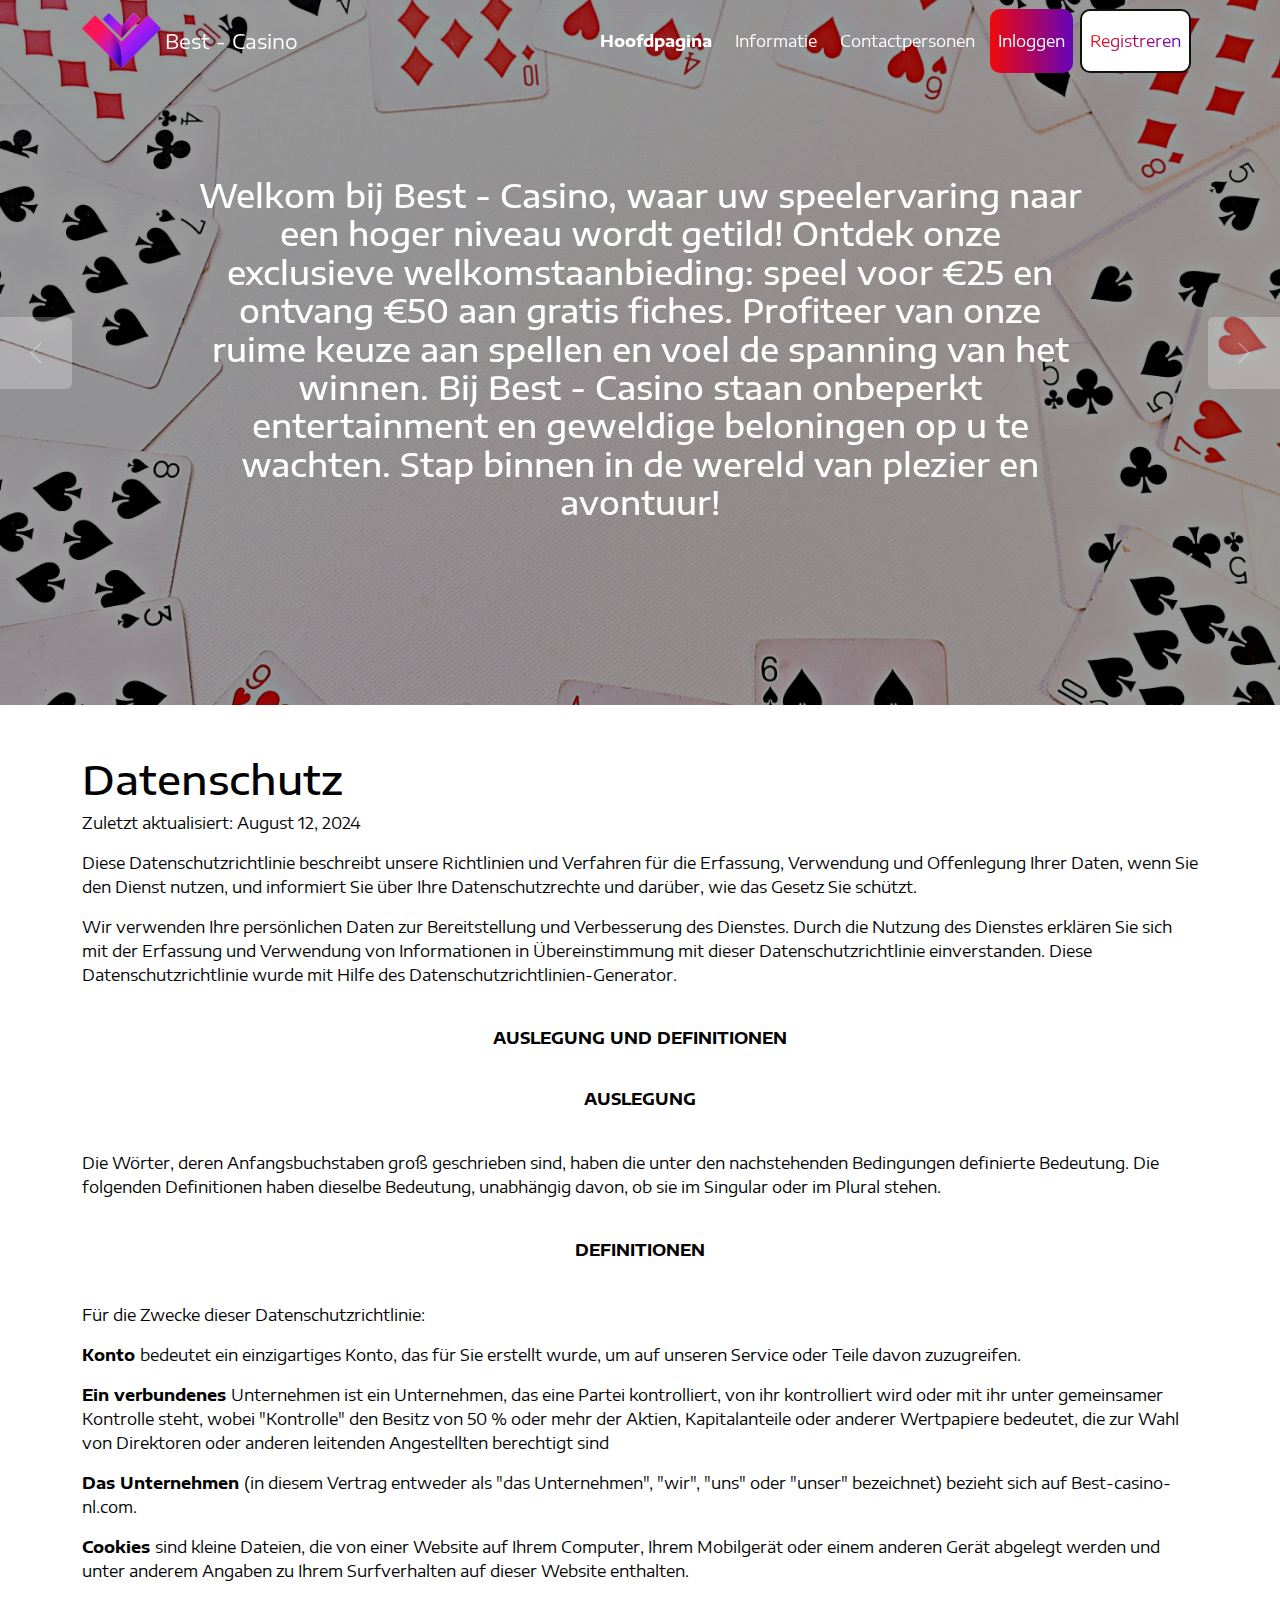
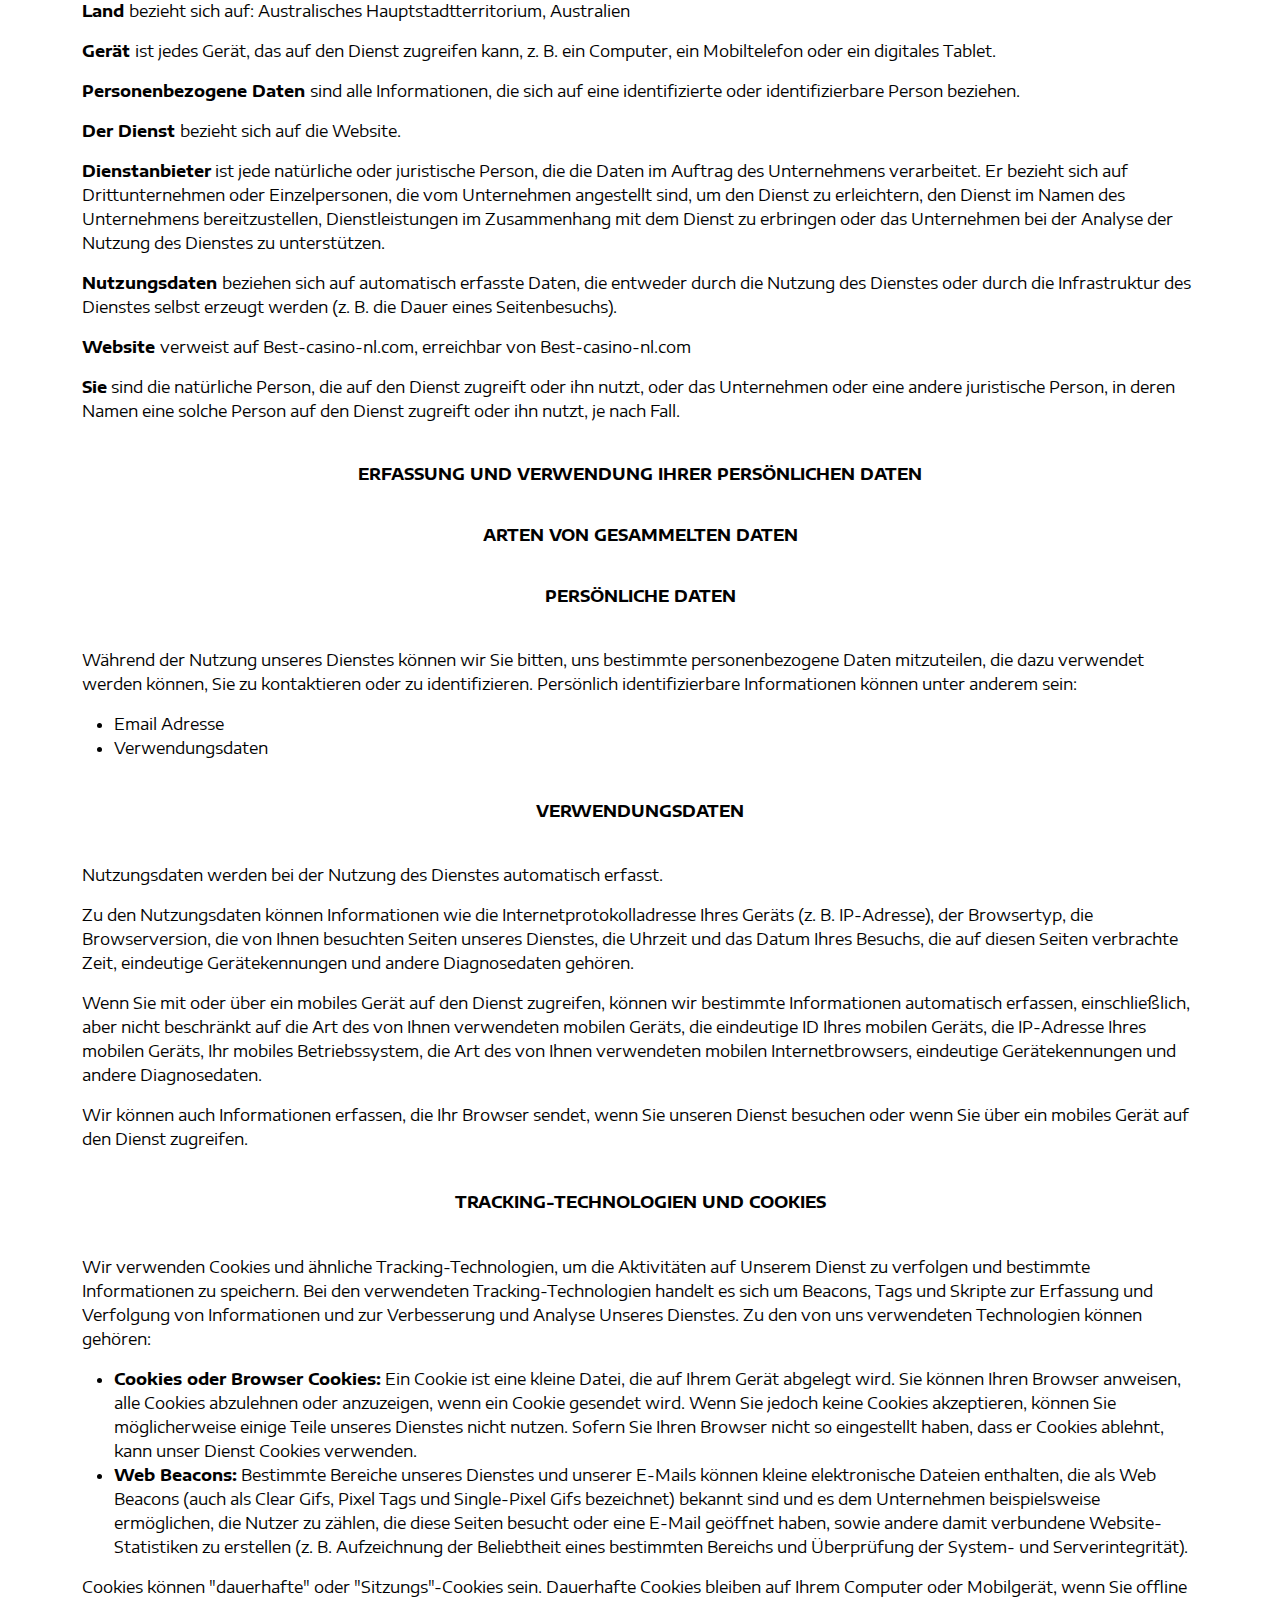
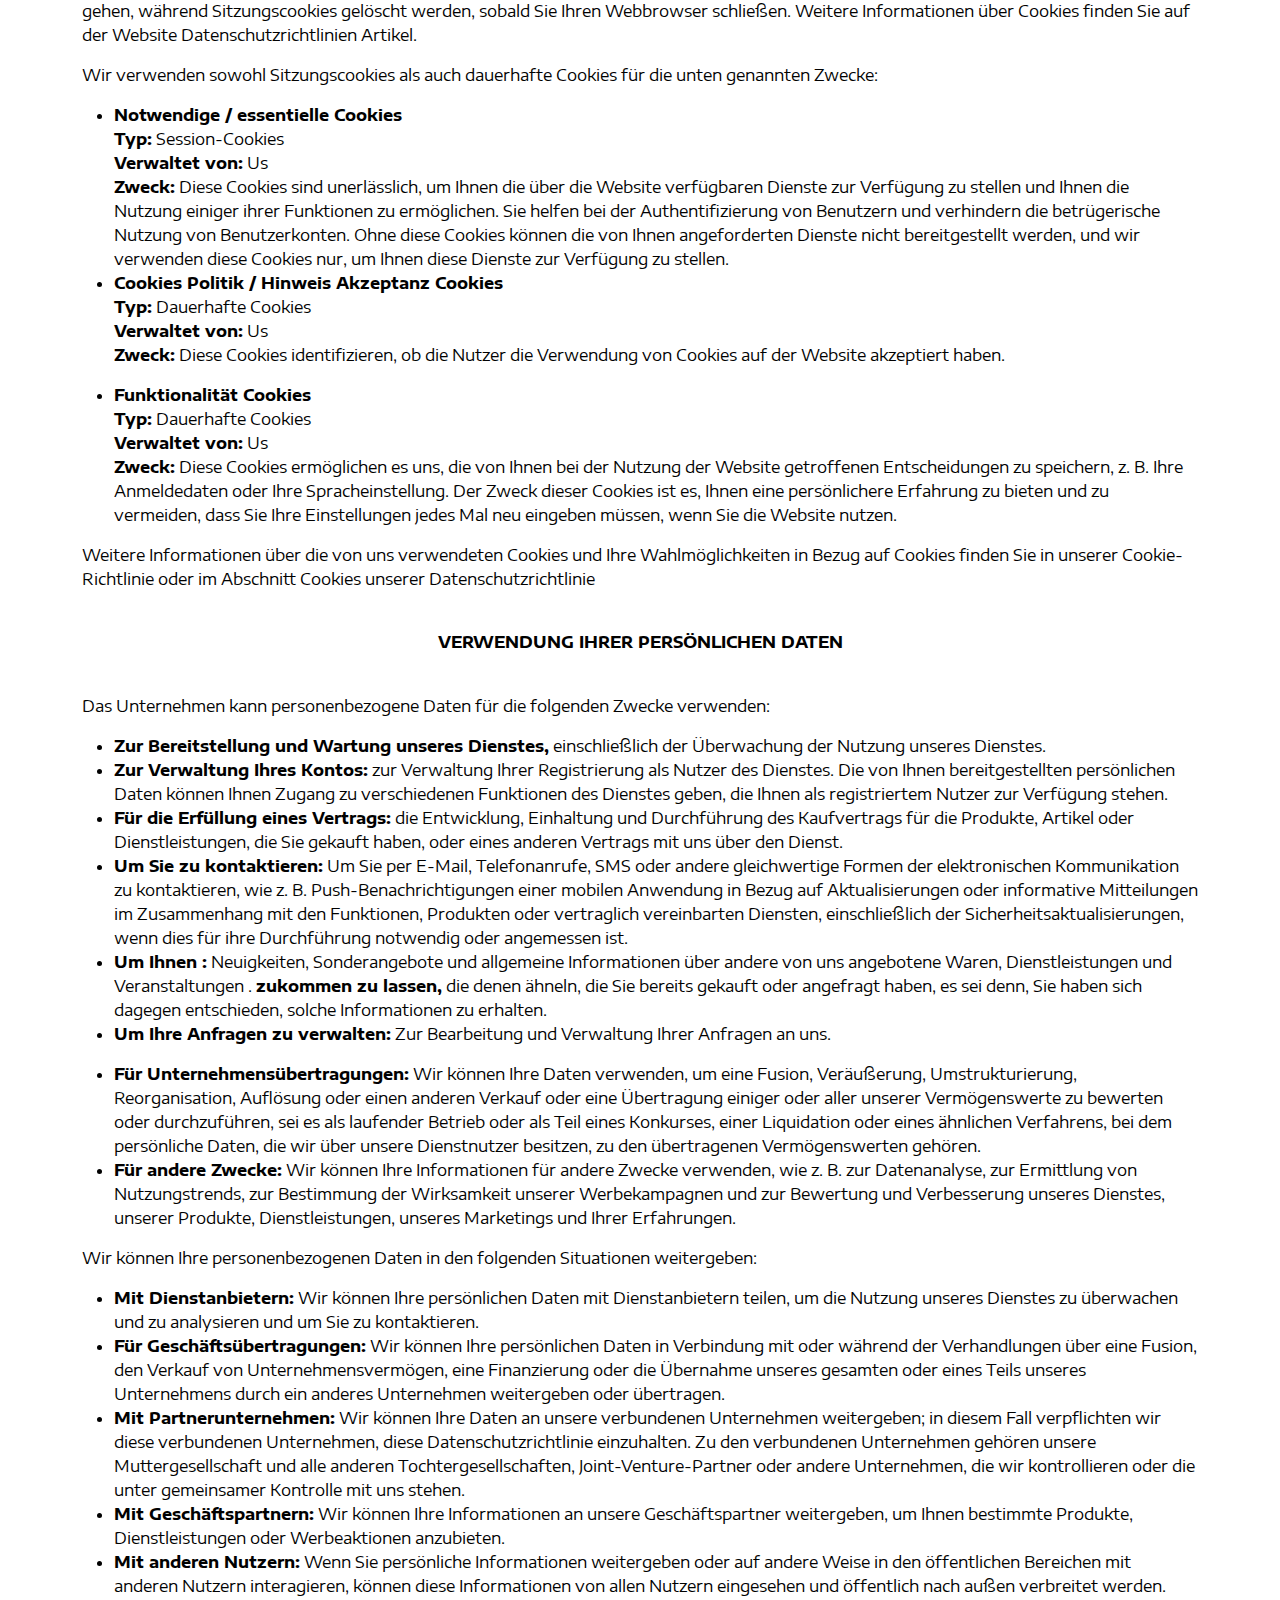
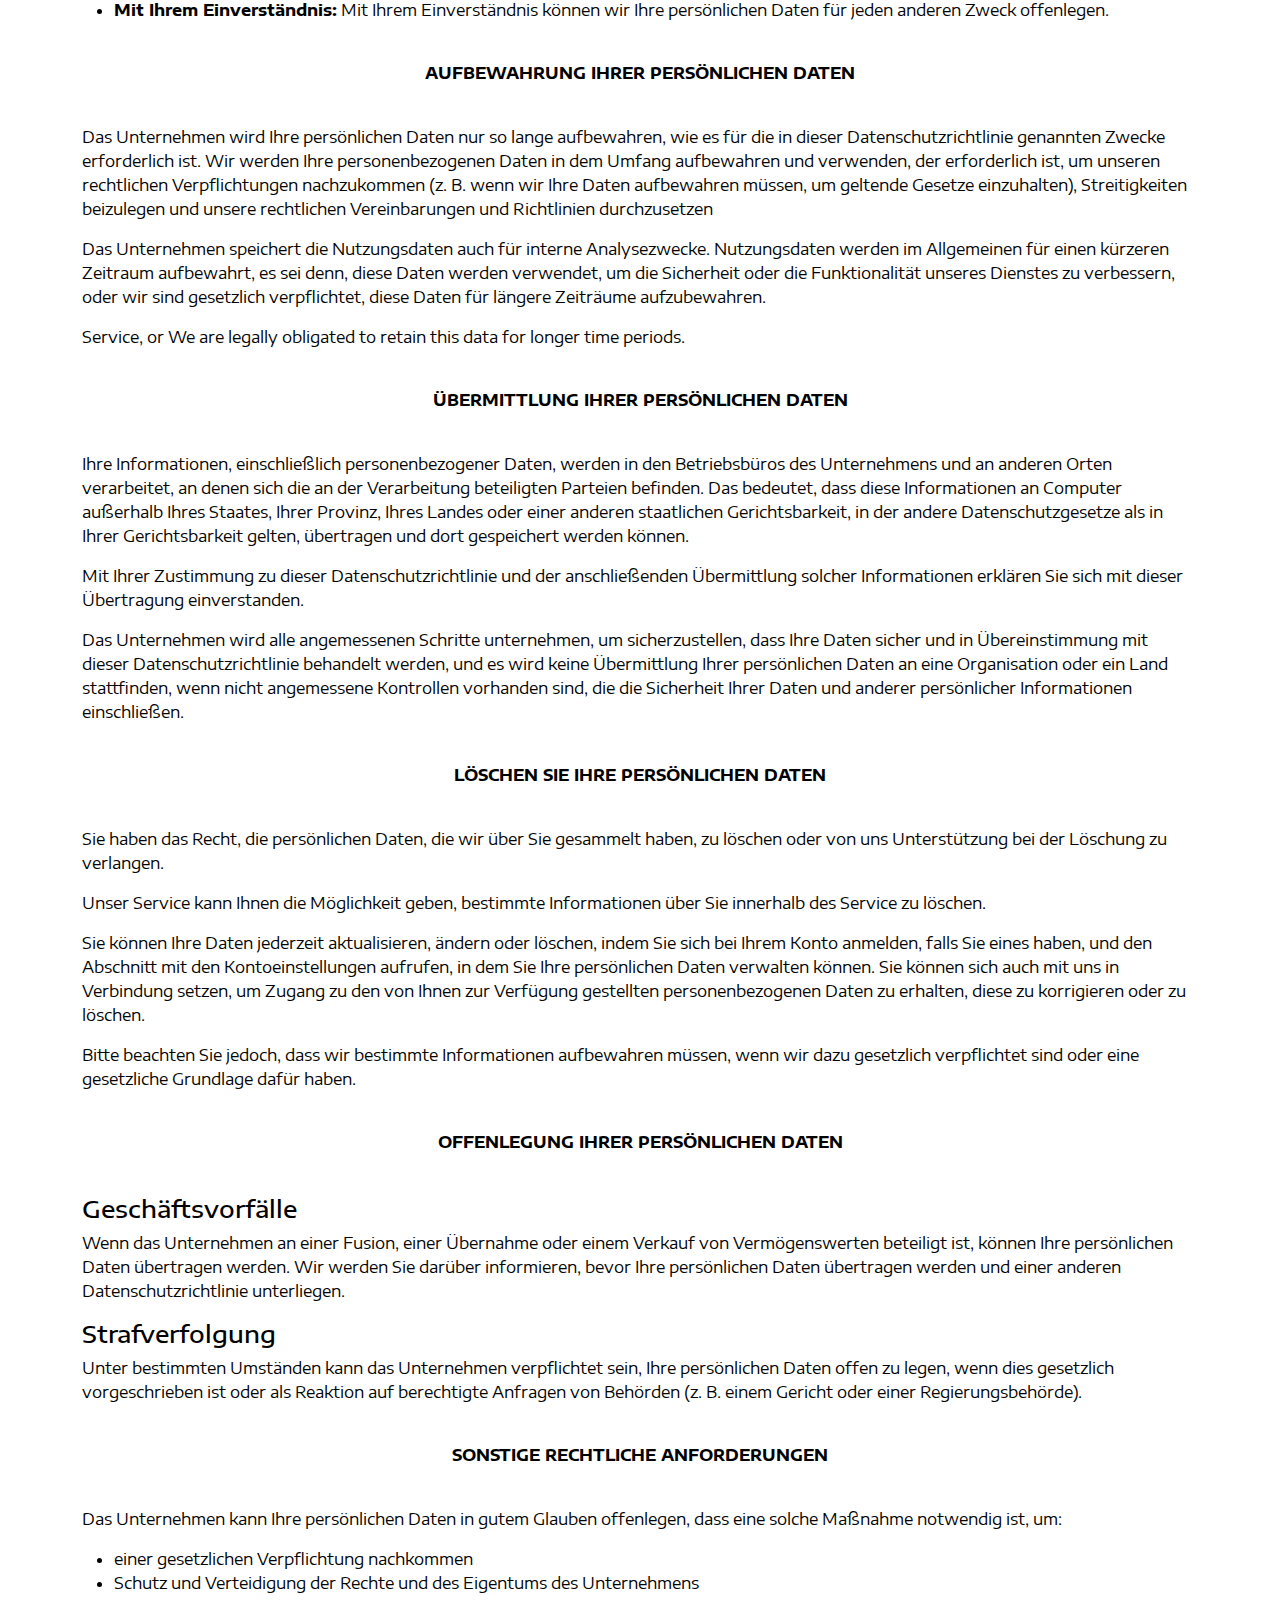
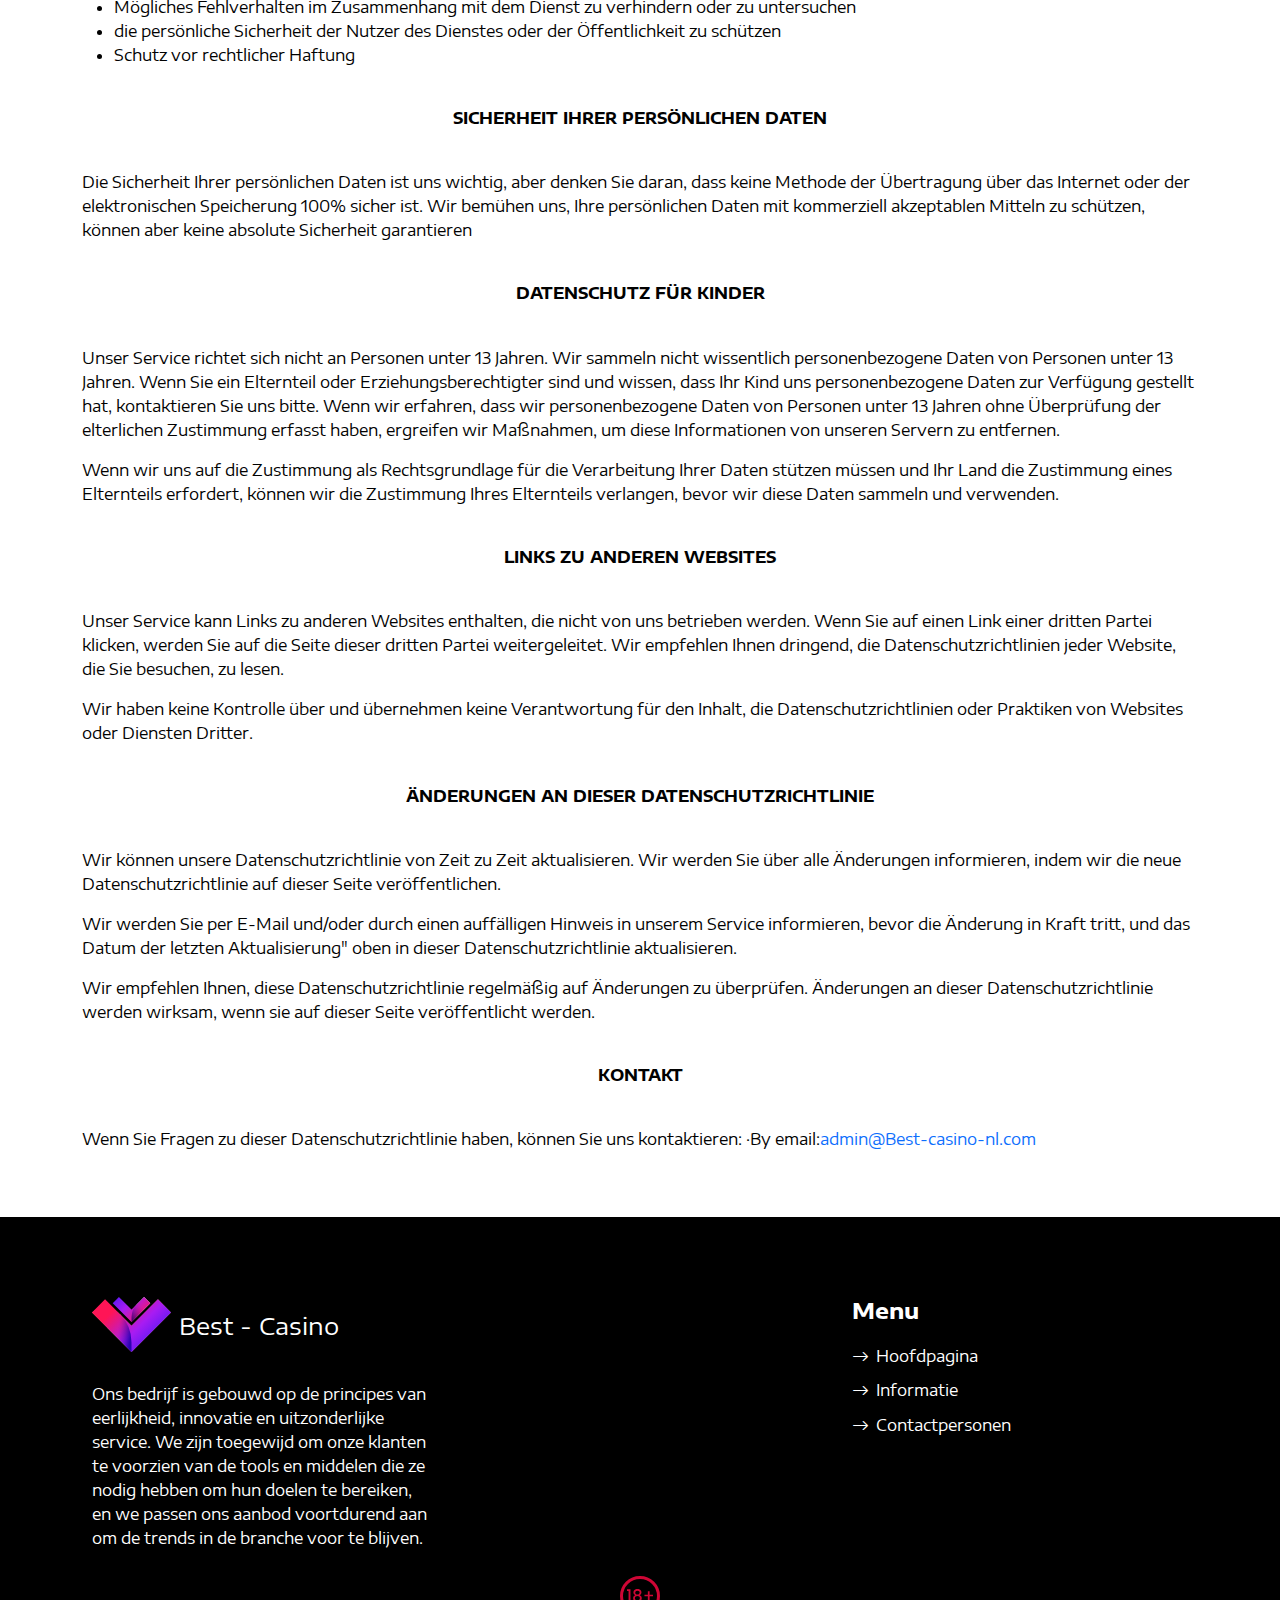
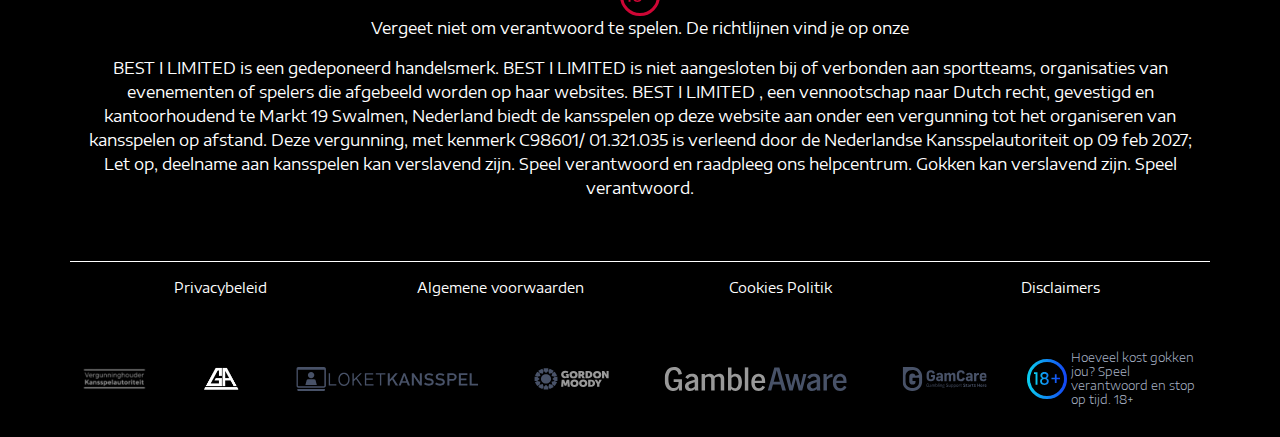
==== commit 82d4bdf2: "d" ====
--- a/agreement.html
+++ b/agreement.html
@@ -1665,13 +1665,16 @@
 
                 </div>
                 <div class="row footer-privacy-wrapper flex-row">
-                    <div class="col-12 col-md-4 footer-privacy-item">
+                    <div class="col-12 col-md-3 footer-privacy-item">
                         <a class="footer-privacy-link" href="agreement.html">Privacybeleid</a>
                     </div>
-                    <div class="col-12 col-md-4 footer-privacy-item">
+                    <div class="col-12 col-md-3 footer-privacy-item">
                         <a class="footer-privacy-link" href="service-agreement.html">Algemene voorwaarden</a>
                     </div>
-                    <div class="col-12 col-md-4 footer-privacy-item">
+                    <div class="col-12 col-md-3 footer-privacy-item">
+                        <a class="footer-privacy-link" href="cookies-politik.html">Cookies Politik</a>
+                    </div>
+                    <div class="col-12 col-md-3 footer-privacy-item">
                         <a class="footer-privacy-link" href="disclaimer.html">Disclaimers</a>
                     </div>
                 </div>
